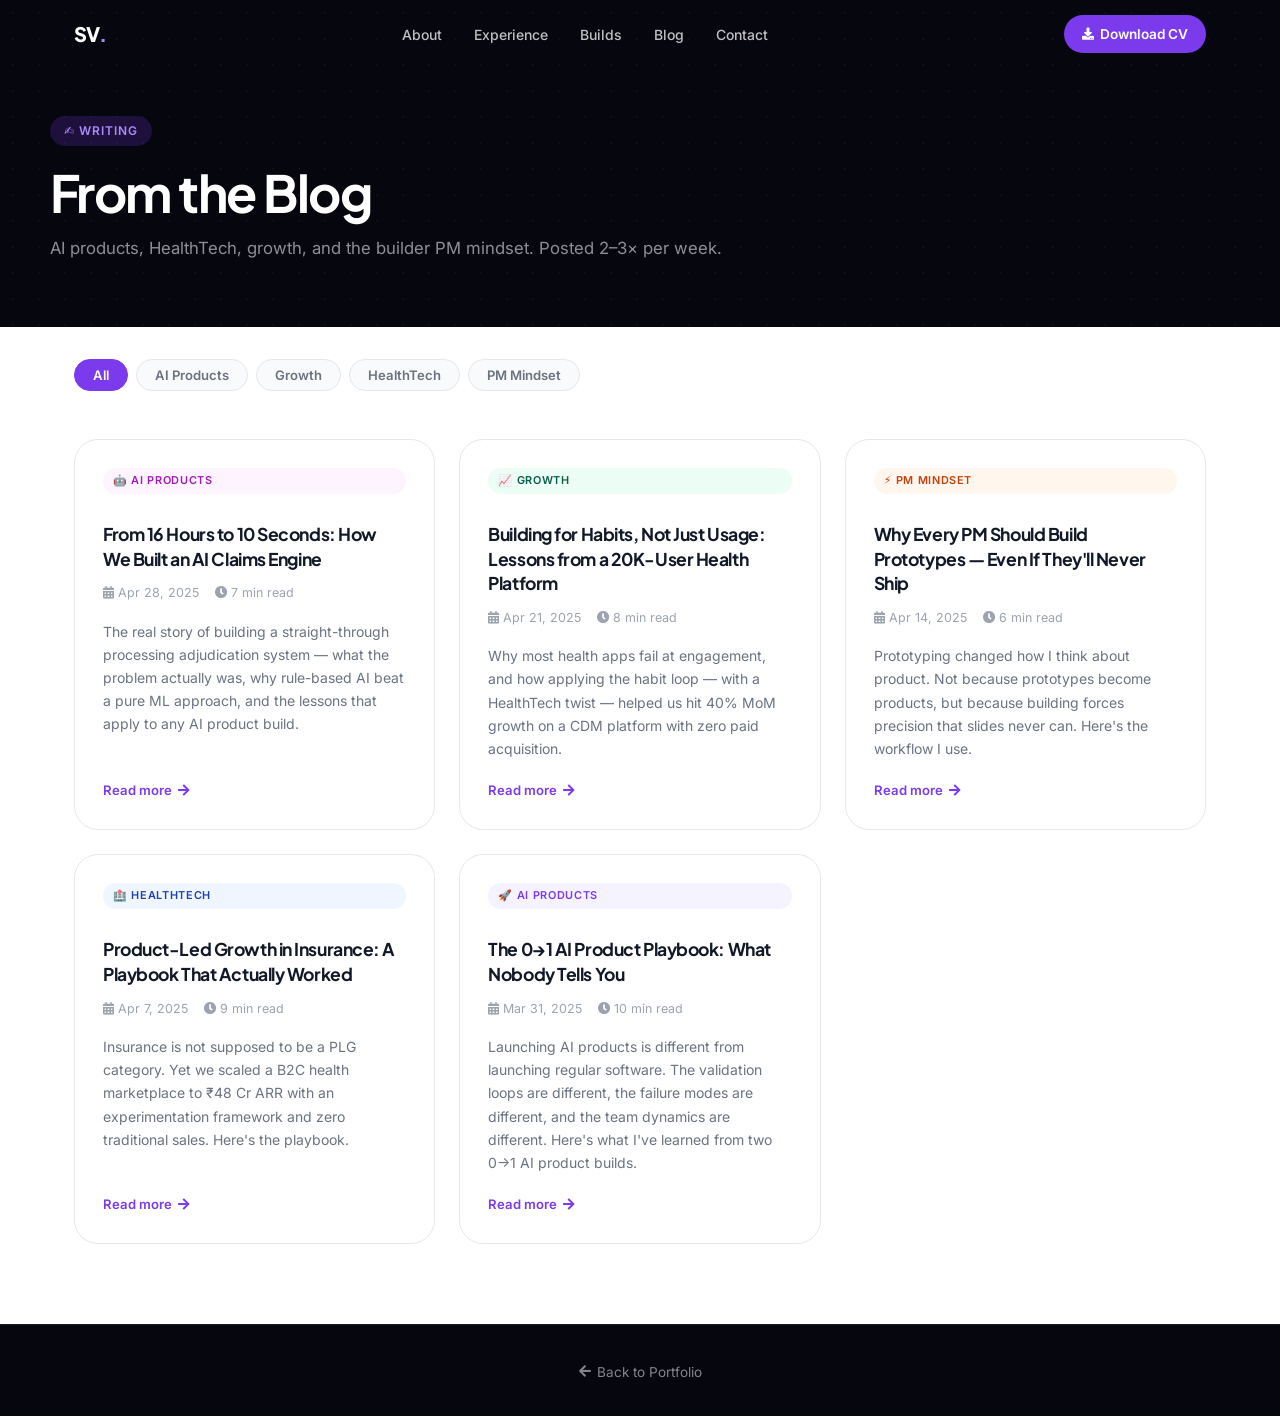
==== blog.html @ d8f03f18 "New UI and updated details" ====
<!DOCTYPE html>
<html lang="en">
<head>
  <meta charset="UTF-8">
  <meta name="viewport" content="width=device-width, initial-scale=1.0">
  <meta name="description" content="Sourav Verma's blog — writing on AI products, HealthTech, and the builder PM mindset.">
  <title>Blog — Sourav Verma</title>
  <link rel="preconnect" href="https://fonts.googleapis.com">
  <link href="https://fonts.googleapis.com/css2?family=Plus+Jakarta+Sans:wght@400;500;600;700;800&family=Inter:wght@400;500;600;700&display=swap" rel="stylesheet">
  <link rel="stylesheet" href="vendor/fontawesome-free/css/all.min.css">
  <link rel="stylesheet" href="css/main.css">
  <style>
    .blog-listing-card {
      border: 1px solid var(--c-border);
      border-radius: var(--r-xl);
      padding: 1.75rem;
      background: var(--c-bg);
      transition: box-shadow 0.2s, transform 0.2s, border-color 0.2s;
      display: flex;
      flex-direction: column;
    }
    .blog-listing-card:hover { box-shadow: var(--sh-l); transform: translateY(-4px); border-color: #c4b5fd; }
    .blog-listing-card h3 { font-size: 1.1rem; font-weight: 700; line-height: 1.4; margin: 0.75rem 0; }
    .blog-listing-card p  { font-size: 0.875rem; color: var(--c-muted); line-height: 1.65; flex-grow: 1; margin-bottom: 1.25rem; }
    .blog-listing-meta { display: flex; align-items: center; gap: 1rem; font-size: 0.78rem; color: var(--c-subtle); flex-wrap: wrap; margin-bottom: 1rem; }
    .blog-listing-meta span { display: inline-flex; align-items: center; gap: 4px; }
    .read-link { display: inline-flex; align-items: center; gap: 6px; font-size: 0.82rem; font-weight: 600; color: var(--c-primary); }
    .read-link:hover { text-decoration: underline; }
    .listing-grid-blog { grid-template-columns: repeat(3, 1fr); }
    @media(max-width:900px){ .listing-grid-blog { grid-template-columns: repeat(2,1fr); } }
    @media(max-width:580px){ .listing-grid-blog { grid-template-columns: 1fr; } }
  </style>
</head>
<body>

<!-- Nav -->
<nav class="site-nav scrolled" id="site-nav">
  <div class="nav-inner">
    <a href="index.html" class="nav-logo">SV<span>.</span></a>
    <ul class="nav-links">
      <li><a href="index.html#about">About</a></li>
      <li><a href="index.html#experience">Experience</a></li>
      <li><a href="index.html#builds">Builds</a></li>
      <li><a href="index.html#blog">Blog</a></li>
      <li><a href="index.html#contact">Contact</a></li>
    </ul>
    <div class="nav-right">
      <a href="resume.pdf" download class="btn-nav-cta"><i class="fas fa-download"></i> Download CV</a>
    </div>
    <button class="nav-hamburger"><i class="fas fa-bars"></i></button>
  </div>
</nav>
<div class="mobile-nav" id="mobile-nav">
  <a href="index.html#about">About</a>
  <a href="index.html#builds">Builds</a>
  <a href="index.html#contact">Contact</a>
</div>

<!-- Hero -->
<div class="listing-hero">
  <div class="listing-hero-inner">
    <div class="section-eyebrow" style="background:rgba(124,58,237,0.2);color:#a78bfa;margin-bottom:1rem">✍️ Writing</div>
    <h1 class="display-lg">From the Blog</h1>
    <p>AI products, HealthTech, growth, and the builder PM mindset. Posted 2–3× per week.</p>
  </div>
</div>

<!-- Filter Bar -->
<div class="listing-filter-bar">
  <button class="filter-tab active" data-filter="all">All</button>
  <button class="filter-tab" data-filter="ai">AI Products</button>
  <button class="filter-tab" data-filter="growth">Growth</button>
  <button class="filter-tab" data-filter="strategy">HealthTech</button>
  <button class="filter-tab" data-filter="mindset">PM Mindset</button>
</div>

<!-- Listing Grid -->
<div class="listing-grid listing-grid-blog" style="padding-bottom:5rem">

  <div class="blog-listing-card animate" data-tags="ai">
    <span class="blog-card-category cat-ai">🤖 AI Products</span>
    <h3>From 16 Hours to 10 Seconds: How We Built an AI Claims Engine</h3>
    <div class="blog-listing-meta">
      <span><i class="fas fa-calendar-alt"></i> Apr 28, 2025</span>
      <span><i class="fas fa-clock"></i> 7 min read</span>
    </div>
    <p>The real story of building a straight-through processing adjudication system — what the problem actually was, why rule-based AI beat a pure ML approach, and the lessons that apply to any AI product build.</p>
    <a href="blog/ai-claims-engine.html" class="read-link">Read more <i class="fas fa-arrow-right"></i></a>
  </div>

  <div class="blog-listing-card animate animate-delay-1" data-tags="growth">
    <span class="blog-card-category cat-growth">📈 Growth</span>
    <h3>Building for Habits, Not Just Usage: Lessons from a 20K-User Health Platform</h3>
    <div class="blog-listing-meta">
      <span><i class="fas fa-calendar-alt"></i> Apr 21, 2025</span>
      <span><i class="fas fa-clock"></i> 8 min read</span>
    </div>
    <p>Why most health apps fail at engagement, and how applying the habit loop — with a HealthTech twist — helped us hit 40% MoM growth on a CDM platform with zero paid acquisition.</p>
    <a href="blog/cdm-habits.html" class="read-link">Read more <i class="fas fa-arrow-right"></i></a>
  </div>

  <div class="blog-listing-card animate animate-delay-2" data-tags="mindset">
    <span class="blog-card-category cat-mindset">⚡ PM Mindset</span>
    <h3>Why Every PM Should Build Prototypes — Even If They'll Never Ship</h3>
    <div class="blog-listing-meta">
      <span><i class="fas fa-calendar-alt"></i> Apr 14, 2025</span>
      <span><i class="fas fa-clock"></i> 6 min read</span>
    </div>
    <p>Prototyping changed how I think about product. Not because prototypes become products, but because building forces precision that slides never can. Here's the workflow I use.</p>
    <a href="blog/pm-builder-mindset.html" class="read-link">Read more <i class="fas fa-arrow-right"></i></a>
  </div>

  <div class="blog-listing-card animate animate-delay-1" data-tags="strategy">
    <span class="blog-card-category cat-strategy">🏥 HealthTech</span>
    <h3>Product-Led Growth in Insurance: A Playbook That Actually Worked</h3>
    <div class="blog-listing-meta">
      <span><i class="fas fa-calendar-alt"></i> Apr 7, 2025</span>
      <span><i class="fas fa-clock"></i> 9 min read</span>
    </div>
    <p>Insurance is not supposed to be a PLG category. Yet we scaled a B2C health marketplace to ₹48 Cr ARR with an experimentation framework and zero traditional sales. Here's the playbook.</p>
    <a href="blog/plg-insurance.html" class="read-link">Read more <i class="fas fa-arrow-right"></i></a>
  </div>

  <div class="blog-listing-card animate animate-delay-2" data-tags="ai">
    <span class="blog-card-category cat-product">🚀 AI Products</span>
    <h3>The 0→1 AI Product Playbook: What Nobody Tells You</h3>
    <div class="blog-listing-meta">
      <span><i class="fas fa-calendar-alt"></i> Mar 31, 2025</span>
      <span><i class="fas fa-clock"></i> 10 min read</span>
    </div>
    <p>Launching AI products is different from launching regular software. The validation loops are different, the failure modes are different, and the team dynamics are different. Here's what I've learned from two 0→1 AI product builds.</p>
    <a href="blog/zero-to-one.html" class="read-link">Read more <i class="fas fa-arrow-right"></i></a>
  </div>

</div>

<!-- Footer -->
<footer style="background:var(--c-hero);padding:2rem 1.5rem;text-align:center;border-top:1px solid rgba(255,255,255,0.07)">
  <a href="index.html" style="color:rgba(255,255,255,0.5);font-size:0.85rem;display:inline-flex;align-items:center;gap:6px">
    <i class="fas fa-arrow-left"></i> Back to Portfolio
  </a>
</footer>

<script src="vendor/jquery/jquery.min.js"></script>
<script src="js/main.js"></script>
</body>
</html>
---- css/main.css ----
/* ==========================================================
   SOURAV VERMA — PORTFOLIO MAIN.CSS
   Design System: Thoughtful Builder
   Inspired by: plumhq.com freshness + PM precision
========================================================== */

/* ── 1. DESIGN TOKENS ── */
:root {
  --c-primary:       #7c3aed;
  --c-primary-l:     #a78bfa;
  --c-primary-d:     #5b21b6;
  --c-primary-sub:   #f5f3ff;
  --c-accent:        #f97316;
  --c-accent-sub:    #fff7ed;
  --c-accent-l:      #fed7aa;
  --c-green:         #10b981;
  --c-green-sub:     #ecfdf5;
  --c-blue:          #3b82f6;
  --c-blue-sub:      #eff6ff;
  --c-red:           #ef4444;

  --c-hero:          #06060f;
  --c-hero-2:        #0f0c1e;
  --c-dark:          #111827;
  --c-dark-2:        #1f2937;
  --c-dark-border:   rgba(255,255,255,0.1);

  --c-bg:            #ffffff;
  --c-bg-2:          #f9fafb;
  --c-bg-purple:     #f5f3ff;
  --c-bg-warm:       #fffbf7;
  --c-bg-slate:      #f8fafc;

  --c-text:          #111827;
  --c-text-2:        #374151;
  --c-muted:         #6b7280;
  --c-subtle:        #9ca3af;
  --c-border:        #e5e7eb;

  --f-display:       'Plus Jakarta Sans', system-ui, sans-serif;
  --f-body:          'Inter', system-ui, sans-serif;

  --r-s:    8px;
  --r-m:    12px;
  --r-l:    16px;
  --r-xl:   24px;
  --r-pill: 999px;

  --sh-s:  0 1px 4px rgba(0,0,0,0.07);
  --sh-m:  0 4px 16px rgba(0,0,0,0.08);
  --sh-l:  0 8px 32px rgba(0,0,0,0.12);
  --sh-xl: 0 20px 60px rgba(0,0,0,0.18);

  --nav-h:   68px;
  --max-w:   1180px;
  --sec-pad: 5.5rem;
}

/* ── 2. RESET ── */
*, *::before, *::after { box-sizing: border-box; margin: 0; padding: 0; }
html { scroll-behavior: smooth; }
body {
  font-family: var(--f-body);
  color: var(--c-text);
  background: var(--c-bg);
  line-height: 1.65;
  overflow-x: hidden;
  -webkit-font-smoothing: antialiased;
}
ul { list-style: none; }
a { color: inherit; text-decoration: none; }
img { display: block; max-width: 100%; }
button { cursor: pointer; font-family: inherit; border: none; background: none; }

/* ── 3. TYPOGRAPHY ── */
h1, h2, h3, h4, h5 {
  font-family: var(--f-display);
  font-weight: 700;
  line-height: 1.2;
  letter-spacing: -0.025em;
  color: var(--c-text);
}
.display-xl  { font-size: clamp(2.8rem, 6vw, 5rem);   letter-spacing: -0.04em; }
.display-lg  { font-size: clamp(2rem,  4vw, 3.25rem);  letter-spacing: -0.03em; }
.display-md  { font-size: clamp(1.5rem, 2.5vw, 2rem); }
.display-sm  { font-size: 1.25rem; }
.label-sm    { font-size: 0.75rem; font-weight: 600; letter-spacing: 0.12em; text-transform: uppercase; }
.label-xs    { font-size: 0.68rem; font-weight: 600; letter-spacing: 0.1em;  text-transform: uppercase; }
.body-lg     { font-size: 1.1rem; line-height: 1.75; }
.body-sm     { font-size: 0.875rem; }
.body-xs     { font-size: 0.8rem; }

.gradient-text {
  background: linear-gradient(135deg, #fff 30%, var(--c-primary-l) 100%);
  -webkit-background-clip: text;
  -webkit-text-fill-color: transparent;
  background-clip: text;
}
.gradient-text-warm {
  background: linear-gradient(135deg, var(--c-primary) 0%, var(--c-accent) 100%);
  -webkit-background-clip: text;
  -webkit-text-fill-color: transparent;
  background-clip: text;
}

/* ── 4. LAYOUT UTILITIES ── */
.container {
  max-width: var(--max-w);
  margin: 0 auto;
  padding: 0 1.5rem;
}
.section-pad  { padding: var(--sec-pad) 0; }
.section-pad-sm { padding: 3.5rem 0; }
.grid-2  { display: grid; grid-template-columns: repeat(2, 1fr); gap: 1.5rem; }
.grid-3  { display: grid; grid-template-columns: repeat(3, 1fr); gap: 1.5rem; }
.grid-4  { display: grid; grid-template-columns: repeat(4, 1fr); gap: 1.25rem; }
.flex    { display: flex; }
.flex-col { display: flex; flex-direction: column; }
.items-center { align-items: center; }
.justify-between { justify-content: space-between; }
.gap-1   { gap: 0.5rem; }
.gap-2   { gap: 1rem; }
.gap-3   { gap: 1.5rem; }
.gap-4   { gap: 2rem; }

/* section intro label pattern */
.section-eyebrow {
  display: inline-flex;
  align-items: center;
  gap: 8px;
  background: var(--c-primary-sub);
  color: var(--c-primary);
  padding: 5px 14px;
  border-radius: var(--r-pill);
  font-size: 0.75rem;
  font-weight: 600;
  letter-spacing: 0.08em;
  text-transform: uppercase;
  margin-bottom: 1rem;
}
.section-eyebrow.accent {
  background: var(--c-accent-sub);
  color: var(--c-accent);
}
.section-eyebrow.green {
  background: var(--c-green-sub);
  color: var(--c-green);
}

/* ── 5. NAV ── */
.site-nav {
  position: fixed;
  top: 0; left: 0; right: 0;
  z-index: 1000;
  height: var(--nav-h);
  display: flex;
  align-items: center;
  transition: background 0.3s ease, box-shadow 0.3s ease, backdrop-filter 0.3s ease;
}
.site-nav.scrolled {
  background: rgba(6, 6, 15, 0.85);
  backdrop-filter: blur(16px);
  -webkit-backdrop-filter: blur(16px);
  box-shadow: 0 1px 0 rgba(255,255,255,0.07);
}
.site-nav .nav-inner {
  display: flex;
  align-items: center;
  justify-content: space-between;
  width: 100%;
  max-width: var(--max-w);
  margin: 0 auto;
  padding: 0 1.5rem;
}
.nav-logo {
  font-family: var(--f-display);
  font-size: 1.25rem;
  font-weight: 800;
  color: #fff;
  letter-spacing: -0.03em;
  flex-shrink: 0;
}
.nav-logo span { color: var(--c-primary-l); }
.nav-links {
  display: flex;
  align-items: center;
  gap: 0.25rem;
}
.nav-links a {
  padding: 6px 14px;
  font-size: 0.875rem;
  font-weight: 500;
  color: rgba(255,255,255,0.75);
  border-radius: var(--r-pill);
  transition: color 0.2s, background 0.2s;
}
.nav-links a:hover { color: #fff; background: rgba(255,255,255,0.1); }
.nav-right { display: flex; align-items: center; gap: 0.75rem; }
.btn-nav-cta {
  display: inline-flex;
  align-items: center;
  gap: 6px;
  padding: 8px 18px;
  background: var(--c-primary);
  color: #fff;
  border-radius: var(--r-pill);
  font-size: 0.85rem;
  font-weight: 600;
  transition: background 0.2s, transform 0.15s;
}
.btn-nav-cta:hover { background: var(--c-primary-d); transform: translateY(-1px); color: #fff; }
.btn-nav-cta i { font-size: 0.75rem; }

/* hamburger */
.nav-hamburger {
  display: none;
  flex-direction: column;
  gap: 5px;
  padding: 6px;
  background: rgba(255,255,255,0.1);
  border-radius: var(--r-s);
  color: #fff;
  font-size: 1.2rem;
}
.mobile-nav {
  display: none;
  position: fixed;
  top: var(--nav-h);
  left: 0; right: 0;
  background: rgba(6, 6, 15, 0.97);
  backdrop-filter: blur(20px);
  padding: 1.5rem;
  z-index: 999;
  flex-direction: column;
  gap: 0.5rem;
  border-bottom: 1px solid rgba(255,255,255,0.08);
}
.mobile-nav.open { display: flex; }
.mobile-nav a {
  padding: 12px 16px;
  color: rgba(255,255,255,0.8);
  font-size: 1rem;
  font-weight: 500;
  border-radius: var(--r-m);
  transition: background 0.2s, color 0.2s;
}
.mobile-nav a:hover { color: #fff; background: rgba(255,255,255,0.1); }

/* ── 6. HERO ── */
.hero-section {
  min-height: 100vh;
  background: var(--c-hero);
  display: flex;
  align-items: center;
  position: relative;
  overflow: hidden;
  padding-top: var(--nav-h);
}
/* Blob decorations */
.hero-blob {
  position: absolute;
  border-radius: 50%;
  filter: blur(80px);
  pointer-events: none;
  will-change: transform;
}
.blob-1 {
  width: 500px; height: 500px;
  background: radial-gradient(circle, rgba(124,58,237,0.35) 0%, transparent 70%);
  top: -10%; left: -5%;
  animation: blob-float-1 10s ease-in-out infinite;
}
.blob-2 {
  width: 400px; height: 400px;
  background: radial-gradient(circle, rgba(249,115,22,0.2) 0%, transparent 70%);
  bottom: 10%; right: 0%;
  animation: blob-float-2 12s ease-in-out infinite;
}
.blob-3 {
  width: 300px; height: 300px;
  background: radial-gradient(circle, rgba(167,139,250,0.2) 0%, transparent 70%);
  top: 50%; left: 40%;
  animation: blob-float-3 8s ease-in-out infinite;
}
@keyframes blob-float-1 {
  0%,100% { transform: translate(0,0) scale(1); }
  40%     { transform: translate(40px,-30px) scale(1.08); }
  70%     { transform: translate(-20px,20px) scale(0.95); }
}
@keyframes blob-float-2 {
  0%,100% { transform: translate(0,0) scale(1); }
  35%     { transform: translate(-35px,25px) scale(1.06); }
  65%     { transform: translate(20px,-15px) scale(0.97); }
}
@keyframes blob-float-3 {
  0%,100% { transform: translate(0,0) scale(1); }
  50%     { transform: translate(20px,-25px) scale(1.04); }
}
/* dot grid overlay */
.hero-section::before {
  content: '';
  position: absolute;
  inset: 0;
  background-image: radial-gradient(circle, rgba(255,255,255,0.04) 1px, transparent 1px);
  background-size: 28px 28px;
  pointer-events: none;
}

.hero-inner {
  position: relative;
  z-index: 1;
  max-width: var(--max-w);
  margin: 0 auto;
  padding: 4rem 1.5rem 5rem;
  display: grid;
  grid-template-columns: 1fr auto;
  gap: 3rem;
  align-items: center;
}
.hero-content { max-width: 680px; }

.hero-eyebrow {
  display: inline-flex;
  align-items: center;
  gap: 8px;
  padding: 6px 14px;
  background: rgba(124,58,237,0.18);
  border: 1px solid rgba(167,139,250,0.25);
  border-radius: var(--r-pill);
  color: var(--c-primary-l);
  font-size: 0.75rem;
  font-weight: 600;
  letter-spacing: 0.1em;
  text-transform: uppercase;
  margin-bottom: 1.5rem;
}
.hero-eyebrow .live-dot {
  width: 7px; height: 7px;
  background: #22c55e;
  border-radius: 50%;
  animation: pulse-green 2s ease-in-out infinite;
}
@keyframes pulse-green {
  0%,100% { opacity: 1; box-shadow: 0 0 0 0 rgba(34,197,94,0.4); }
  50%     { opacity: 0.7; box-shadow: 0 0 0 5px rgba(34,197,94,0); }
}

.hero-name {
  font-size: clamp(3rem, 7vw, 5.5rem);
  font-weight: 800;
  letter-spacing: -0.04em;
  line-height: 1.0;
  color: #fff;
  margin-bottom: 0.75rem;
}
.hero-name .accent { color: var(--c-primary-l); }

.hero-roles {
  display: flex;
  flex-wrap: wrap;
  gap: 8px;
  margin-bottom: 1.75rem;
}
.hero-role-pill {
  padding: 5px 14px;
  background: rgba(255,255,255,0.07);
  border: 1px solid rgba(255,255,255,0.12);
  border-radius: var(--r-pill);
  color: rgba(255,255,255,0.75);
  font-size: 0.82rem;
  font-weight: 500;
}

.hero-bio {
  color: rgba(255,255,255,0.65);
  font-size: 1.05rem;
  line-height: 1.75;
  max-width: 580px;
  margin-bottom: 2.25rem;
}
.hero-bio strong { color: rgba(255,255,255,0.9); }

/* Metric cards */
.metric-row {
  display: flex;
  flex-wrap: wrap;
  gap: 10px;
  margin-bottom: 2.5rem;
}
.metric-card {
  background: rgba(255,255,255,0.055);
  border: 1px solid rgba(255,255,255,0.1);
  border-radius: var(--r-l);
  padding: 0.9rem 1.2rem;
  min-width: 110px;
  transition: background 0.2s, border-color 0.2s, transform 0.2s;
}
.metric-card:hover {
  background: rgba(124,58,237,0.15);
  border-color: rgba(167,139,250,0.3);
  transform: translateY(-2px);
}
.metric-val {
  font-family: var(--f-display);
  font-size: 1.7rem;
  font-weight: 800;
  color: var(--c-primary-l);
  line-height: 1;
  margin-bottom: 3px;
}
.metric-lbl {
  font-size: 0.62rem;
  text-transform: uppercase;
  letter-spacing: 0.1em;
  color: rgba(255,255,255,0.4);
  line-height: 1.4;
}

/* CTA row */
.hero-ctas {
  display: flex;
  flex-wrap: wrap;
  gap: 12px;
  align-items: center;
}
.btn-primary {
  display: inline-flex;
  align-items: center;
  gap: 8px;
  padding: 12px 24px;
  background: var(--c-primary);
  color: #fff;
  border-radius: var(--r-pill);
  font-size: 0.95rem;
  font-weight: 600;
  transition: background 0.2s, transform 0.15s, box-shadow 0.2s;
  box-shadow: 0 4px 20px rgba(124,58,237,0.4);
}
.btn-primary:hover {
  background: var(--c-primary-d);
  transform: translateY(-2px);
  box-shadow: 0 8px 30px rgba(124,58,237,0.5);
  color: #fff;
}
.btn-outline-light {
  display: inline-flex;
  align-items: center;
  gap: 8px;
  padding: 12px 24px;
  border: 1.5px solid rgba(255,255,255,0.25);
  color: rgba(255,255,255,0.85);
  border-radius: var(--r-pill);
  font-size: 0.95rem;
  font-weight: 500;
  transition: border-color 0.2s, background 0.2s, color 0.2s, transform 0.15s;
}
.btn-outline-light:hover {
  border-color: rgba(255,255,255,0.6);
  background: rgba(255,255,255,0.07);
  color: #fff;
  transform: translateY(-2px);
}

/* Hero social icons */
.hero-socials {
  display: flex;
  gap: 10px;
  margin-top: 2rem;
}
.hero-social-icon {
  width: 40px; height: 40px;
  display: flex; align-items: center; justify-content: center;
  background: rgba(255,255,255,0.07);
  border: 1px solid rgba(255,255,255,0.12);
  border-radius: var(--r-s);
  color: rgba(255,255,255,0.6);
  font-size: 0.9rem;
  transition: background 0.2s, color 0.2s, border-color 0.2s, transform 0.15s;
}
.hero-social-icon:hover {
  background: var(--c-primary);
  border-color: var(--c-primary);
  color: #fff;
  transform: translateY(-2px);
}

/* Hero profile card */
.hero-profile-card {
  flex-shrink: 0;
  display: flex;
  flex-direction: column;
  align-items: center;
  gap: 1rem;
}
.hero-avatar-frame {
  position: relative;
  width: 180px; height: 180px;
}
.hero-avatar-frame img {
  width: 100%; height: 100%;
  object-fit: cover;
  border-radius: var(--r-xl);
  border: 3px solid rgba(167,139,250,0.3);
}
.hero-avatar-ring {
  position: absolute;
  inset: -8px;
  border-radius: calc(var(--r-xl) + 8px);
  border: 2px solid transparent;
  background: linear-gradient(135deg, var(--c-primary), var(--c-accent)) border-box;
  -webkit-mask: linear-gradient(#fff 0 0) padding-box, linear-gradient(#fff 0 0);
  -webkit-mask-composite: destination-out;
  mask-composite: exclude;
  animation: ring-spin 6s linear infinite;
}
@keyframes ring-spin {
  from { transform: rotate(0deg); }
  to   { transform: rotate(360deg); }
}
.hero-status-badge {
  display: inline-flex;
  align-items: center;
  gap: 6px;
  padding: 6px 14px;
  background: rgba(16,185,129,0.15);
  border: 1px solid rgba(16,185,129,0.25);
  border-radius: var(--r-pill);
  color: #6ee7b7;
  font-size: 0.72rem;
  font-weight: 600;
  letter-spacing: 0.08em;
  text-transform: uppercase;
}

/* Scroll hint */
.scroll-hint {
  position: absolute;
  bottom: 2.5rem;
  left: 50%;
  transform: translateX(-50%);
  color: rgba(255,255,255,0.25);
  font-size: 0.68rem;
  letter-spacing: 0.15em;
  text-transform: uppercase;
  display: flex;
  flex-direction: column;
  align-items: center;
  gap: 8px;
  animation: scroll-bounce 2s ease-in-out infinite;
}
.scroll-hint i { font-size: 1rem; }
@keyframes scroll-bounce {
  0%,100% { transform: translateX(-50%) translateY(0); opacity: 0.4; }
  50%     { transform: translateX(-50%) translateY(6px); opacity: 0.7; }
}

/* ── 7. MARQUEE STRIP ── */
.marquee-strip {
  background: var(--c-primary-d);
  background: linear-gradient(90deg, var(--c-primary-d), var(--c-primary));
  padding: 0.75rem 0;
  overflow: hidden;
  white-space: nowrap;
}
.marquee-inner {
  display: inline-flex;
  align-items: center;
  gap: 0;
  animation: marquee-run 28s linear infinite;
}
.marquee-item {
  display: inline-flex;
  align-items: center;
  gap: 8px;
  color: rgba(255,255,255,0.85);
  font-size: 0.78rem;
  font-weight: 500;
  padding: 0 2rem;
}
.marquee-item .dot {
  width: 5px; height: 5px;
  background: rgba(255,255,255,0.4);
  border-radius: 50%;
  flex-shrink: 0;
}
.marquee-item span { color: rgba(255,255,255,0.5); }
@keyframes marquee-run {
  from { transform: translateX(0); }
  to   { transform: translateX(-50%); }
}

/* ── 8. ABOUT / CURRENTLY BUILDING ── */
.about-section { background: var(--c-bg); }
.about-grid {
  display: grid;
  grid-template-columns: 380px 1fr;
  gap: 4rem;
  align-items: start;
}
.about-card {
  background: var(--c-bg-purple);
  border: 1px solid #ddd6fe;
  border-radius: var(--r-xl);
  padding: 2rem;
  text-align: center;
  position: sticky;
  top: calc(var(--nav-h) + 1.5rem);
}
.about-photo {
  width: 120px; height: 120px;
  border-radius: var(--r-l);
  object-fit: cover;
  margin: 0 auto 1.25rem;
  border: 3px solid #c4b5fd;
}
.about-name {
  font-size: 1.2rem;
  font-weight: 700;
  margin-bottom: 4px;
}
.about-title-text {
  color: var(--c-primary);
  font-size: 0.82rem;
  font-weight: 600;
}
.about-meta {
  margin-top: 1rem;
  display: flex;
  flex-direction: column;
  gap: 8px;
}
.about-meta-item {
  display: flex;
  align-items: center;
  gap: 8px;
  font-size: 0.82rem;
  color: var(--c-text-2);
}
.about-meta-item i { color: var(--c-primary); width: 14px; }
.about-links {
  margin-top: 1.5rem;
  display: flex;
  flex-direction: column;
  gap: 8px;
}
.about-link-btn {
  display: flex;
  align-items: center;
  justify-content: center;
  gap: 8px;
  padding: 9px 16px;
  border-radius: var(--r-m);
  font-size: 0.82rem;
  font-weight: 600;
  transition: all 0.2s;
}
.about-link-btn.primary {
  background: var(--c-primary);
  color: #fff;
}
.about-link-btn.primary:hover { background: var(--c-primary-d); color: #fff; }
.about-link-btn.ghost {
  background: rgba(124,58,237,0.08);
  color: var(--c-primary);
  border: 1px solid #ddd6fe;
}
.about-link-btn.ghost:hover { background: rgba(124,58,237,0.14); }

.about-content h2 { margin-bottom: 1.25rem; }
.about-content p { color: var(--c-text-2); line-height: 1.8; margin-bottom: 1rem; }
.about-content p:last-child { margin-bottom: 0; }
.about-content strong { color: var(--c-text); }

.currently-building {
  margin-top: 2.5rem;
  padding-top: 2.5rem;
  border-top: 1px solid var(--c-border);
}
.currently-building h3 {
  font-size: 1.1rem;
  margin-bottom: 1.25rem;
  display: flex;
  align-items: center;
  gap: 8px;
}
.building-cards {
  display: grid;
  grid-template-columns: repeat(2, 1fr);
  gap: 1rem;
}
.building-card {
  padding: 1.1rem 1.25rem;
  border: 1px solid var(--c-border);
  border-radius: var(--r-l);
  background: var(--c-bg-slate);
  transition: border-color 0.2s, transform 0.2s;
}
.building-card:hover { border-color: #c4b5fd; transform: translateY(-2px); }
.building-card-icon { font-size: 1.5rem; margin-bottom: 8px; }
.building-card-title {
  font-size: 0.875rem;
  font-weight: 700;
  margin-bottom: 4px;
}
.building-card-desc {
  font-size: 0.78rem;
  color: var(--c-muted);
  line-height: 1.5;
}
.building-card-status {
  display: inline-flex;
  align-items: center;
  gap: 5px;
  margin-top: 8px;
  padding: 3px 8px;
  border-radius: var(--r-pill);
  font-size: 0.65rem;
  font-weight: 600;
  text-transform: uppercase;
  letter-spacing: 0.05em;
}
.status-active { background: var(--c-green-sub); color: var(--c-green); }
.status-new    { background: var(--c-blue-sub); color: var(--c-blue); }
.status-soon   { background: var(--c-accent-sub); color: var(--c-accent); }

/* ── 9. EXPERIENCE ── */
.exp-section { background: var(--c-bg-purple); }
.timeline {
  position: relative;
  padding-left: 2.5rem;
}
.timeline::before {
  content: '';
  position: absolute;
  left: 10px;
  top: 0; bottom: 0;
  width: 2px;
  background: linear-gradient(to bottom, var(--c-primary), var(--c-primary-l), transparent);
}
.timeline-item {
  position: relative;
  margin-bottom: 3rem;
}
.timeline-item::before {
  content: '';
  position: absolute;
  left: -2rem;
  top: 6px;
  width: 12px; height: 12px;
  background: var(--c-primary);
  border: 3px solid var(--c-bg-purple);
  border-radius: 50%;
  box-shadow: 0 0 0 3px var(--c-primary-l);
}
.timeline-item:first-child::before { background: var(--c-accent); box-shadow: 0 0 0 3px var(--c-accent-l); }

.exp-card {
  background: var(--c-bg);
  border: 1px solid var(--c-border);
  border-radius: var(--r-xl);
  padding: 1.75rem 2rem;
  box-shadow: var(--sh-s);
  transition: box-shadow 0.2s, transform 0.2s;
}
.exp-card:hover { box-shadow: var(--sh-m); transform: translateY(-2px); }

.exp-header {
  display: flex;
  align-items: flex-start;
  justify-content: space-between;
  gap: 1rem;
  margin-bottom: 0.5rem;
}
.exp-role {
  font-size: 1.1rem;
  font-weight: 700;
  color: var(--c-text);
  margin-bottom: 3px;
}
.exp-company {
  font-size: 0.875rem;
  font-weight: 600;
  color: var(--c-primary);
}
.exp-period {
  font-size: 0.78rem;
  color: var(--c-muted);
  font-weight: 500;
  white-space: nowrap;
  background: var(--c-bg-2);
  padding: 4px 10px;
  border-radius: var(--r-pill);
  border: 1px solid var(--c-border);
  flex-shrink: 0;
}
.exp-desc {
  font-size: 0.9rem;
  color: var(--c-text-2);
  margin: 0.75rem 0;
  line-height: 1.7;
}
.exp-bullets {
  display: flex;
  flex-direction: column;
  gap: 0.6rem;
  margin-top: 1rem;
}
.exp-bullet {
  display: flex;
  align-items: flex-start;
  gap: 10px;
  font-size: 0.875rem;
  color: var(--c-text-2);
  line-height: 1.6;
}
.bullet-icon {
  width: 20px; height: 20px;
  background: var(--c-primary-sub);
  border-radius: 50%;
  display: flex; align-items: center; justify-content: center;
  flex-shrink: 0;
  margin-top: 2px;
  font-size: 0.6rem;
  color: var(--c-primary);
}
.exp-bullet strong { color: var(--c-text); }
.exp-bullet .impact-num {
  font-weight: 700;
  color: var(--c-primary);
  font-family: var(--f-display);
}

/* ── 10. PRODUCTS & BUILDS ── */
.builds-section { background: var(--c-bg); }
.filter-tabs {
  display: flex;
  flex-wrap: wrap;
  gap: 8px;
  margin-bottom: 2rem;
}
.filter-tab {
  padding: 7px 18px;
  border-radius: var(--r-pill);
  border: 1.5px solid var(--c-border);
  font-size: 0.82rem;
  font-weight: 600;
  color: var(--c-muted);
  background: var(--c-bg-2);
  transition: all 0.2s;
}
.filter-tab:hover { border-color: var(--c-primary-l); color: var(--c-primary); }
.filter-tab.active {
  background: var(--c-primary);
  border-color: var(--c-primary);
  color: #fff;
}

.builds-grid {
  display: grid;
  grid-template-columns: repeat(3, 1fr);
  gap: 1.25rem;
}
.build-card {
  border: 1px solid var(--c-border);
  border-radius: var(--r-xl);
  padding: 1.5rem;
  background: var(--c-bg);
  display: flex;
  flex-direction: column;
  transition: box-shadow 0.2s, transform 0.2s, border-color 0.2s;
}
.build-card:hover {
  box-shadow: var(--sh-l);
  transform: translateY(-4px);
  border-color: #c4b5fd;
}
.build-card.featured {
  grid-column: span 2;
  background: linear-gradient(135deg, #faf5ff 0%, #ede9fe 100%);
  border-color: #c4b5fd;
}
.build-card-emoji { font-size: 2rem; margin-bottom: 0.75rem; }
.build-card-title {
  font-size: 1rem;
  font-weight: 700;
  margin-bottom: 6px;
  color: var(--c-text);
}
.build-card-subtitle {
  font-size: 0.78rem;
  font-weight: 600;
  color: var(--c-muted);
  margin-bottom: 0.75rem;
  text-transform: uppercase;
  letter-spacing: 0.05em;
}
.build-tags {
  display: flex;
  flex-wrap: wrap;
  gap: 5px;
  margin-bottom: 0.85rem;
}
.build-tag {
  padding: 3px 10px;
  border-radius: var(--r-pill);
  font-size: 0.65rem;
  font-weight: 600;
  text-transform: uppercase;
  letter-spacing: 0.04em;
}
.tag-proto   { background: var(--c-blue-sub);   color: var(--c-blue); }
.tag-case    { background: var(--c-primary-sub); color: var(--c-primary); }
.tag-new     { background: var(--c-green-sub);   color: var(--c-green); }
.tag-campaign{ background: var(--c-accent-sub);  color: var(--c-accent); }
.tag-ai      { background: #fdf4ff; color: #a21caf; }

.build-desc {
  font-size: 0.85rem;
  color: var(--c-text-2);
  line-height: 1.65;
  flex-grow: 1;
  margin-bottom: 1rem;
}
.build-outcome {
  background: var(--c-green-sub);
  border-left: 3px solid var(--c-green);
  border-radius: 0 var(--r-s) var(--r-s) 0;
  padding: 8px 12px;
  font-size: 0.78rem;
  font-weight: 600;
  color: #065f46;
  margin-bottom: 1rem;
}
.build-outcome.expected {
  background: var(--c-blue-sub);
  border-color: var(--c-blue);
  color: #1e40af;
}
.build-links {
  display: flex;
  flex-wrap: wrap;
  gap: 8px;
  margin-top: auto;
}
.build-link {
  display: inline-flex;
  align-items: center;
  gap: 5px;
  padding: 6px 14px;
  border-radius: var(--r-m);
  font-size: 0.77rem;
  font-weight: 600;
  transition: all 0.15s;
}
.build-link.live {
  background: var(--c-primary-sub);
  color: var(--c-primary);
  border: 1px solid #ddd6fe;
}
.build-link.live:hover { background: #ede9fe; border-color: var(--c-primary-l); }
.build-link.notion {
  background: var(--c-bg-2);
  color: var(--c-text-2);
  border: 1px solid var(--c-border);
}
.build-link.notion:hover { background: var(--c-bg-slate); border-color: var(--c-border-strong); }

/* ── 11. CAMPAIGN SHOWCASE ── */
.campaign-section {
  background: var(--c-dark);
  position: relative;
  overflow: hidden;
}
.campaign-section::before {
  content: '';
  position: absolute;
  inset: 0;
  background-image: radial-gradient(circle, rgba(255,255,255,0.02) 1px, transparent 1px);
  background-size: 24px 24px;
}
.campaign-section .section-eyebrow { background: rgba(124,58,237,0.2); color: var(--c-primary-l); }
.campaign-section h2,
.campaign-section p { color: #fff; }
.campaign-section > .container > p { color: rgba(255,255,255,0.6); }

.campaign-layout {
  display: grid;
  grid-template-columns: 1fr 360px;
  gap: 3rem;
  align-items: center;
  position: relative;
  z-index: 1;
}
.campaign-tabs-list {
  display: flex;
  flex-direction: column;
  gap: 10px;
}
.campaign-tab {
  display: flex;
  align-items: flex-start;
  gap: 1rem;
  padding: 1.1rem 1.25rem;
  border-radius: var(--r-l);
  border: 1.5px solid rgba(255,255,255,0.08);
  background: rgba(255,255,255,0.04);
  text-align: left;
  transition: all 0.2s;
}
.campaign-tab:hover { background: rgba(255,255,255,0.07); border-color: rgba(255,255,255,0.15); }
.campaign-tab.active {
  background: rgba(124,58,237,0.2);
  border-color: rgba(167,139,250,0.4);
}
.tab-emoji { font-size: 1.6rem; flex-shrink: 0; }
.tab-label {
  font-size: 0.95rem;
  font-weight: 700;
  color: rgba(255,255,255,0.9);
  margin-bottom: 3px;
}
.tab-sublabel {
  font-size: 0.78rem;
  color: rgba(255,255,255,0.45);
}
.campaign-tab.active .tab-label { color: #fff; }
.campaign-tab.active .tab-sublabel { color: rgba(255,255,255,0.6); }

/* Phone mockup */
.phone-mockup {
  width: 280px;
  height: 570px;
  background: #1a1a2e;
  border-radius: 44px;
  border: 8px solid #2a2a3e;
  box-shadow: 0 24px 70px rgba(0,0,0,0.6), inset 0 0 0 1px rgba(255,255,255,0.05);
  overflow: hidden;
  position: relative;
  margin: 0 auto;
}
.phone-notch {
  position: absolute;
  top: 0;
  left: 50%;
  transform: translateX(-50%);
  width: 100px; height: 24px;
  background: #2a2a3e;
  border-radius: 0 0 16px 16px;
  z-index: 5;
}
.phone-screen {
  width: 100%; height: 100%;
  overflow: hidden;
  position: relative;
}
.campaign-preview {
  position: absolute;
  inset: 0;
  opacity: 0;
  transform: translateY(8px);
  transition: opacity 0.35s ease, transform 0.35s ease;
  overflow-y: auto;
  scrollbar-width: none;
}
.campaign-preview::-webkit-scrollbar { display: none; }
.campaign-preview.active { opacity: 1; transform: translateY(0); }

/* Campaign preview inner styles */
.cp-header {
  padding: 28px 16px 16px;
  font-size: 0.68rem;
  font-weight: 600;
  text-transform: uppercase;
  letter-spacing: 0.1em;
  text-align: center;
}
.cp-banner {
  margin: 0 12px 12px;
  border-radius: 10px;
  padding: 14px;
}
.cp-banner-title {
  font-size: 0.9rem;
  font-weight: 700;
  margin-bottom: 4px;
  color: #fff;
}
.cp-banner-sub { font-size: 0.72rem; color: rgba(255,255,255,0.7); }

.cp-products { padding: 0 12px 12px; display: flex; flex-direction: column; gap: 8px; }
.cp-product-row {
  background: rgba(255,255,255,0.08);
  border-radius: 8px;
  padding: 10px 12px;
  display: flex;
  align-items: center;
  gap: 10px;
}
.cp-product-icon { font-size: 1.2rem; }
.cp-product-name { font-size: 0.75rem; font-weight: 600; color: #fff; }
.cp-product-sub  { font-size: 0.65rem; color: rgba(255,255,255,0.5); }
.cp-cta {
  margin: 0 12px 16px;
  padding: 12px;
  border-radius: 10px;
  text-align: center;
  font-size: 0.82rem;
  font-weight: 700;
  color: #fff;
  cursor: pointer;
}

/* Supplement preview */
.cp-supp { background: linear-gradient(160deg, #1a2e1a 0%, #0f1f1f 100%); }
.cp-supp .cp-header { color: #6ee7b7; background: rgba(16,185,129,0.1); }
.cp-supp .cp-banner { background: linear-gradient(135deg, #065f46, #047857); }
.cp-supp .cp-cta    { background: linear-gradient(135deg, #10b981, #059669); }

/* AHC preview */
.cp-ahc { background: linear-gradient(160deg, #1a1a2e 0%, #0f0f1f 100%); }
.cp-ahc .cp-header { color: #93c5fd; background: rgba(59,130,246,0.1); }
.cp-ahc .cp-banner { background: linear-gradient(135deg, #1d4ed8, #2563eb); }
.cp-ahc .cp-cta    { background: linear-gradient(135deg, #3b82f6, #2563eb); }

/* CDM preview */
.cp-cdm { background: linear-gradient(160deg, #1e1a2e 0%, #120f1f 100%); }
.cp-cdm .cp-header { color: #c4b5fd; background: rgba(124,58,237,0.1); }
.cp-cdm .cp-banner { background: linear-gradient(135deg, #5b21b6, #7c3aed); }
.cp-cdm .cp-cta    { background: linear-gradient(135deg, #7c3aed, #6d28d9); }

/* Freebies preview */
.cp-free { background: linear-gradient(160deg, #2a1a0e 0%, #1f1208 100%); }
.cp-free .cp-header { color: #fed7aa; background: rgba(249,115,22,0.1); }
.cp-free .cp-banner { background: linear-gradient(135deg, #c2410c, #ea580c); }
.cp-free .cp-cta    { background: linear-gradient(135deg, #f97316, #ea580c); }

/* ── 12. SKILLS ── */
.skills-section { background: var(--c-bg-warm); }
.skill-groups {
  display: grid;
  grid-template-columns: repeat(2, 1fr);
  gap: 2rem;
}
.skill-group-card {
  background: var(--c-bg);
  border: 1px solid var(--c-border);
  border-radius: var(--r-xl);
  padding: 1.5rem;
  transition: box-shadow 0.2s;
}
.skill-group-card:hover { box-shadow: var(--sh-m); }
.skill-group-header {
  display: flex;
  align-items: center;
  gap: 10px;
  margin-bottom: 1rem;
  padding-bottom: 0.75rem;
  border-bottom: 1px solid var(--c-border);
}
.skill-group-icon { font-size: 1.25rem; }
.skill-group-name {
  font-size: 0.875rem;
  font-weight: 700;
  color: var(--c-text);
}
.skill-pill-list {
  display: flex;
  flex-wrap: wrap;
  gap: 6px;
}
.skill-pill {
  padding: 4px 12px;
  border-radius: var(--r-pill);
  font-size: 0.78rem;
  font-weight: 500;
  background: var(--c-bg-2);
  color: var(--c-text-2);
  border: 1px solid var(--c-border);
  transition: background 0.15s, border-color 0.15s, color 0.15s;
  cursor: default;
}
.skill-pill:hover { background: var(--c-primary-sub); border-color: #c4b5fd; color: var(--c-primary); }
.skill-pill.ai     { background: #fdf4ff; border-color: #e9d5ff; color: #a21caf; }
.skill-pill.domain { background: var(--c-green-sub); border-color: #a7f3d0; color: #065f46; }

/* ── 13. BLOG CAROUSEL ── */
.blog-section { background: var(--c-bg-slate); }
.blog-section h2 { margin-bottom: 0.5rem; }
.blog-section .section-sub {
  color: var(--c-muted);
  margin-bottom: 2rem;
}
.carousel-outer {
  position: relative;
}
.carousel-track {
  display: flex;
  gap: 1.25rem;
  overflow-x: auto;
  scroll-snap-type: x mandatory;
  scroll-behavior: smooth;
  scrollbar-width: none;
  padding-bottom: 0.5rem;
  -webkit-overflow-scrolling: touch;
}
.carousel-track::-webkit-scrollbar { display: none; }
.blog-card {
  flex: 0 0 320px;
  scroll-snap-align: start;
  border: 1px solid var(--c-border);
  border-radius: var(--r-xl);
  padding: 1.5rem;
  background: var(--c-bg);
  display: flex;
  flex-direction: column;
  transition: box-shadow 0.2s, transform 0.2s, border-color 0.2s;
}
.blog-card:hover {
  box-shadow: var(--sh-l);
  transform: translateY(-4px);
  border-color: #c4b5fd;
}
.blog-card-category {
  display: inline-flex;
  align-items: center;
  gap: 5px;
  padding: 4px 10px;
  border-radius: var(--r-pill);
  font-size: 0.68rem;
  font-weight: 600;
  text-transform: uppercase;
  letter-spacing: 0.06em;
  margin-bottom: 1rem;
}
.cat-ai      { background: #fdf4ff; color: #a21caf; }
.cat-growth  { background: var(--c-green-sub); color: #065f46; }
.cat-strategy{ background: var(--c-blue-sub); color: #1e40af; }
.cat-product { background: var(--c-primary-sub); color: var(--c-primary); }
.cat-mindset { background: var(--c-accent-sub); color: #c2410c; }

.blog-card-title {
  font-size: 1rem;
  font-weight: 700;
  line-height: 1.4;
  margin-bottom: 0.75rem;
  flex-grow: 1;
}
.blog-card-excerpt {
  font-size: 0.82rem;
  color: var(--c-muted);
  line-height: 1.65;
  margin-bottom: 1rem;
  display: -webkit-box;
  -webkit-line-clamp: 3;
  -webkit-box-orient: vertical;
  overflow: hidden;
}
.blog-card-meta {
  display: flex;
  align-items: center;
  justify-content: space-between;
  font-size: 0.75rem;
  color: var(--c-subtle);
  margin-top: auto;
}
.blog-card-meta span { display: flex; align-items: center; gap: 4px; }
.blog-card-read {
  display: inline-flex;
  align-items: center;
  gap: 4px;
  color: var(--c-primary);
  font-size: 0.8rem;
  font-weight: 600;
  padding: 5px 12px;
  border-radius: var(--r-m);
  border: 1px solid #ddd6fe;
  background: var(--c-primary-sub);
  transition: background 0.15s;
}
.blog-card-read:hover { background: #ede9fe; }

.carousel-controls {
  display: flex;
  align-items: center;
  justify-content: space-between;
  margin-top: 1.5rem;
}
.carousel-arrows { display: flex; gap: 8px; }
.carousel-arrow {
  width: 40px; height: 40px;
  border: 1.5px solid var(--c-border);
  border-radius: var(--r-s);
  background: var(--c-bg);
  color: var(--c-text-2);
  font-size: 0.9rem;
  display: flex; align-items: center; justify-content: center;
  transition: all 0.2s;
}
.carousel-arrow:hover {
  background: var(--c-primary);
  border-color: var(--c-primary);
  color: #fff;
}
.view-all-link {
  display: inline-flex;
  align-items: center;
  gap: 6px;
  font-size: 0.875rem;
  font-weight: 600;
  color: var(--c-primary);
  padding: 8px 18px;
  border: 1.5px solid #ddd6fe;
  border-radius: var(--r-pill);
  background: var(--c-primary-sub);
  transition: all 0.2s;
}
.view-all-link:hover { background: #ede9fe; border-color: var(--c-primary-l); }

/* ── 14. EDUCATION (within About) ── */
.edu-row {
  display: grid;
  grid-template-columns: repeat(2, 1fr);
  gap: 1rem;
  margin-top: 1.5rem;
}
.edu-card {
  background: var(--c-bg);
  border: 1px solid var(--c-border);
  border-radius: var(--r-l);
  padding: 1.25rem;
  transition: box-shadow 0.2s;
}
.edu-card:hover { box-shadow: var(--sh-s); }
.edu-inst { font-size: 0.875rem; font-weight: 700; margin-bottom: 3px; }
.edu-degree { font-size: 0.78rem; color: var(--c-primary); font-weight: 600; margin-bottom: 3px; }
.edu-year  { font-size: 0.72rem; color: var(--c-muted); }

/* ── 15. INTERESTS ── */
.interests-section { background: var(--c-bg); }
.interests-grid {
  display: grid;
  grid-template-columns: repeat(3, 1fr);
  gap: 1.25rem;
}
.interest-item {
  background: var(--c-bg-2);
  border: 1px solid var(--c-border);
  border-radius: var(--r-l);
  padding: 1.25rem;
  transition: border-color 0.2s, transform 0.2s;
}
.interest-item:hover { border-color: #c4b5fd; transform: translateY(-2px); }
.interest-icon { font-size: 1.75rem; margin-bottom: 8px; }
.interest-title { font-size: 0.9rem; font-weight: 700; margin-bottom: 5px; }
.interest-desc  { font-size: 0.8rem; color: var(--c-muted); line-height: 1.6; }

/* ── 16. FOOTER / CONTACT ── */
.footer-section {
  background: var(--c-hero);
  position: relative;
  overflow: hidden;
}
.footer-section::before {
  content: '';
  position: absolute;
  inset: 0;
  background-image: radial-gradient(circle, rgba(255,255,255,0.025) 1px, transparent 1px);
  background-size: 24px 24px;
}
.footer-blob {
  position: absolute;
  width: 400px; height: 400px;
  background: radial-gradient(circle, rgba(124,58,237,0.2) 0%, transparent 70%);
  bottom: -10%; right: -5%;
  filter: blur(60px);
}
.footer-inner {
  position: relative; z-index: 1;
  text-align: center;
}
.footer-eyebrow {
  color: rgba(255,255,255,0.4);
  font-size: 0.75rem;
  letter-spacing: 0.15em;
  text-transform: uppercase;
  margin-bottom: 1rem;
}
.footer-heading {
  font-size: clamp(2rem, 4vw, 3rem);
  font-weight: 800;
  color: #fff;
  letter-spacing: -0.03em;
  margin-bottom: 0.75rem;
}
.footer-heading span { color: var(--c-primary-l); }
.footer-sub {
  color: rgba(255,255,255,0.55);
  font-size: 1rem;
  margin-bottom: 2rem;
}
.footer-ctas { display: flex; gap: 1rem; justify-content: center; flex-wrap: wrap; margin-bottom: 3rem; }

.footer-links {
  display: flex;
  justify-content: center;
  gap: 0.5rem;
  flex-wrap: wrap;
  margin-bottom: 2rem;
}
.footer-link {
  width: 44px; height: 44px;
  display: flex; align-items: center; justify-content: center;
  background: rgba(255,255,255,0.07);
  border: 1px solid rgba(255,255,255,0.1);
  border-radius: var(--r-s);
  color: rgba(255,255,255,0.6);
  font-size: 1rem;
  transition: all 0.2s;
}
.footer-link:hover {
  background: var(--c-primary);
  border-color: var(--c-primary);
  color: #fff;
  transform: translateY(-2px);
}
.footer-bottom {
  padding-top: 2rem;
  border-top: 1px solid rgba(255,255,255,0.07);
  display: flex;
  align-items: center;
  justify-content: space-between;
  flex-wrap: wrap;
  gap: 1rem;
}
.footer-copy { color: rgba(255,255,255,0.35); font-size: 0.78rem; }
.footer-version {
  display: inline-flex;
  align-items: center;
  gap: 6px;
  color: rgba(255,255,255,0.3);
  font-size: 0.72rem;
  font-family: monospace;
  letter-spacing: 0.05em;
}

/* ── 17. SCROLL ANIMATIONS ── */
.animate {
  opacity: 0;
  transform: translateY(24px);
  transition: opacity 0.55s ease, transform 0.55s ease;
}
.animate.is-visible {
  opacity: 1;
  transform: translateY(0);
}
.animate-delay-1 { transition-delay: 0.1s; }
.animate-delay-2 { transition-delay: 0.2s; }
.animate-delay-3 { transition-delay: 0.3s; }
.animate-delay-4 { transition-delay: 0.4s; }
.animate-delay-5 { transition-delay: 0.5s; }
.animate-left {
  opacity: 0;
  transform: translateX(-24px);
  transition: opacity 0.55s ease, transform 0.55s ease;
}
.animate-left.is-visible { opacity: 1; transform: translateX(0); }
.animate-right {
  opacity: 0;
  transform: translateX(24px);
  transition: opacity 0.55s ease, transform 0.55s ease;
}
.animate-right.is-visible { opacity: 1; transform: translateX(0); }

/* ── 18. BLOG POST LAYOUT ── */
.post-nav {
  position: fixed;
  top: 0; left: 0; right: 0;
  height: var(--nav-h);
  background: rgba(6,6,15,0.9);
  backdrop-filter: blur(16px);
  display: flex;
  align-items: center;
  padding: 0 1.5rem;
  z-index: 100;
  border-bottom: 1px solid rgba(255,255,255,0.07);
}
.post-nav-back {
  display: inline-flex;
  align-items: center;
  gap: 8px;
  color: rgba(255,255,255,0.7);
  font-size: 0.875rem;
  font-weight: 500;
  transition: color 0.2s;
}
.post-nav-back:hover { color: #fff; }
.post-nav-title {
  margin-left: 1.5rem;
  font-size: 0.875rem;
  color: rgba(255,255,255,0.5);
  overflow: hidden;
  text-overflow: ellipsis;
  white-space: nowrap;
  max-width: 500px;
}
.post-content {
  max-width: 740px;
  margin: 0 auto;
  padding: calc(var(--nav-h) + 3rem) 1.5rem 5rem;
}
.post-hero-category {
  display: inline-flex;
  align-items: center;
  gap: 6px;
  padding: 5px 14px;
  border-radius: var(--r-pill);
  font-size: 0.72rem;
  font-weight: 600;
  text-transform: uppercase;
  letter-spacing: 0.1em;
  margin-bottom: 1.25rem;
}
.post-title {
  font-size: clamp(1.8rem, 4vw, 2.6rem);
  font-weight: 800;
  line-height: 1.2;
  letter-spacing: -0.03em;
  color: var(--c-text);
  margin-bottom: 1rem;
}
.post-meta-row {
  display: flex;
  align-items: center;
  gap: 1rem;
  color: var(--c-muted);
  font-size: 0.82rem;
  margin-bottom: 2.5rem;
  flex-wrap: wrap;
}
.post-meta-row i { font-size: 0.75rem; }
.post-body { color: var(--c-text-2); line-height: 1.85; font-size: 1rem; }
.post-body h2 { font-size: 1.4rem; color: var(--c-text); margin: 2.5rem 0 1rem; }
.post-body h3 { font-size: 1.1rem; color: var(--c-text); margin: 2rem 0 0.75rem; }
.post-body p  { margin-bottom: 1.25rem; }
.post-body ul, .post-body ol { padding-left: 1.5rem; margin-bottom: 1.25rem; }
.post-body li { margin-bottom: 0.5rem; }
.post-body ul { list-style: disc; }
.post-body ol { list-style: decimal; }
.post-body strong { color: var(--c-text); font-weight: 700; }
.post-body blockquote {
  border-left: 4px solid var(--c-primary);
  padding: 1rem 1.5rem;
  background: var(--c-primary-sub);
  border-radius: 0 var(--r-m) var(--r-m) 0;
  margin: 1.5rem 0;
  color: var(--c-primary-d);
  font-style: italic;
}
.post-callout {
  background: var(--c-bg-purple);
  border: 1px solid #ddd6fe;
  border-radius: var(--r-l);
  padding: 1.25rem 1.5rem;
  margin: 1.5rem 0;
}
.post-callout-label {
  font-size: 0.7rem;
  font-weight: 700;
  text-transform: uppercase;
  letter-spacing: 0.1em;
  color: var(--c-primary);
  margin-bottom: 6px;
}

/* ── 19. LISTING PAGES (blog.html, projects.html) ── */
.listing-hero {
  background: var(--c-hero);
  padding: calc(var(--nav-h) + 3rem) 1.5rem 4rem;
  position: relative;
  overflow: hidden;
}
.listing-hero::before {
  content: '';
  position: absolute;
  inset: 0;
  background-image: radial-gradient(circle, rgba(255,255,255,0.035) 1px, transparent 1px);
  background-size: 26px 26px;
}
.listing-hero-inner { position: relative; z-index: 1; max-width: var(--max-w); margin: 0 auto; }
.listing-hero h1 { color: #fff; margin-bottom: 0.75rem; }
.listing-hero p  { color: rgba(255,255,255,0.55); font-size: 1.05rem; }

.listing-grid {
  max-width: var(--max-w);
  margin: 0 auto;
  padding: 3rem 1.5rem;
  display: grid;
  grid-template-columns: repeat(3, 1fr);
  gap: 1.5rem;
}
.listing-filter-bar {
  max-width: var(--max-w);
  margin: 0 auto;
  padding: 2rem 1.5rem 0;
  display: flex;
  gap: 8px;
  flex-wrap: wrap;
}

/* ── 20. RESPONSIVE ── */
@media (max-width: 1024px) {
  .builds-grid { grid-template-columns: repeat(2, 1fr); }
  .build-card.featured { grid-column: span 1; }
  .about-grid { grid-template-columns: 300px 1fr; gap: 2.5rem; }
  .campaign-layout { grid-template-columns: 1fr 300px; gap: 2rem; }
  .listing-grid { grid-template-columns: repeat(2, 1fr); }
}
@media (max-width: 768px) {
  :root { --sec-pad: 3.5rem; }
  .nav-links, .btn-nav-cta { display: none; }
  .nav-hamburger { display: flex; }
  .hero-inner { grid-template-columns: 1fr; }
  .hero-profile-card { display: none; }
  .hero-name { font-size: 2.8rem; }
  .metric-row { gap: 8px; }
  .metric-card { min-width: 90px; }
  .metric-val  { font-size: 1.35rem; }
  .about-grid { grid-template-columns: 1fr; }
  .about-card { position: relative; top: auto; }
  .building-cards { grid-template-columns: 1fr; }
  .builds-grid { grid-template-columns: 1fr; }
  .build-card.featured { grid-column: span 1; }
  .campaign-layout { grid-template-columns: 1fr; }
  .phone-mockup { margin-top: 2rem; }
  .skill-groups { grid-template-columns: 1fr; }
  .interests-grid { grid-template-columns: repeat(2, 1fr); }
  .footer-bottom { flex-direction: column; text-align: center; }
  .listing-grid { grid-template-columns: 1fr; }
  .edu-row { grid-template-columns: 1fr; }
}
@media (max-width: 480px) {
  .hero-name { font-size: 2.3rem; }
  .metric-row { justify-content: center; }
  .hero-ctas { flex-direction: column; align-items: flex-start; }
  .interests-grid { grid-template-columns: 1fr; }
  .campaign-tabs-list .tab-sublabel { display: none; }
}
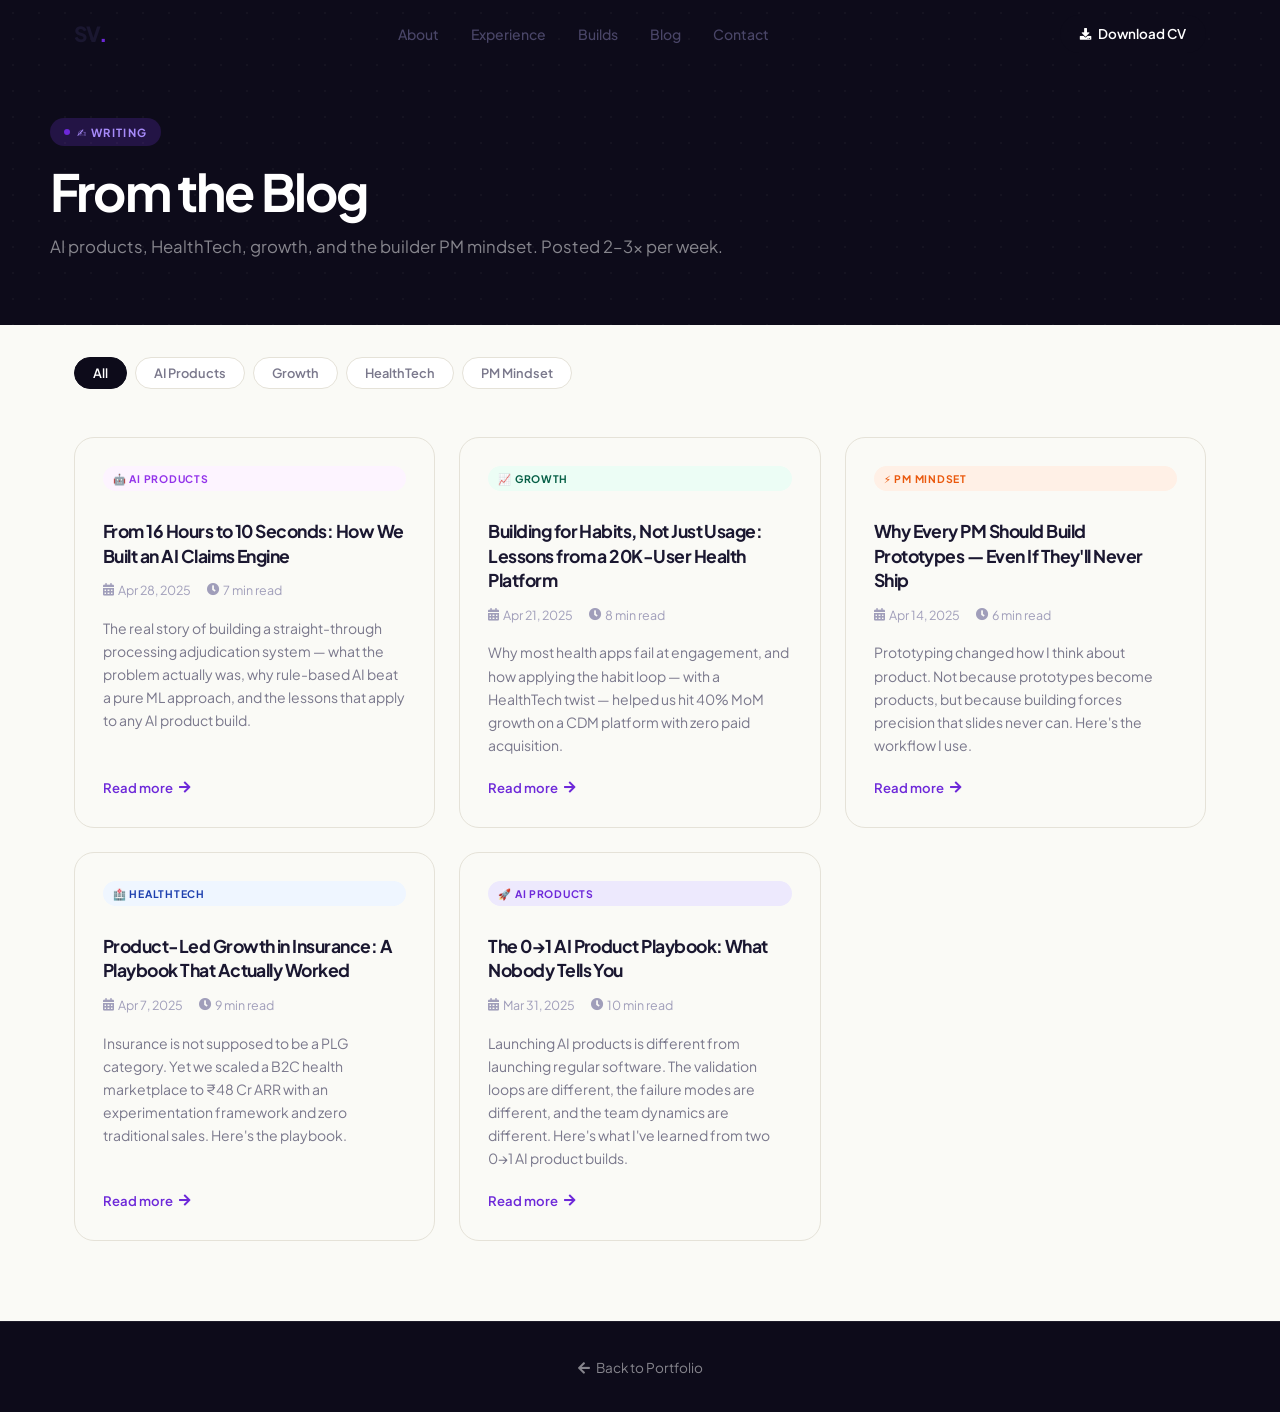
==== commit ae380297: "UI Fixes" ====
--- a/blog.html
+++ b/blog.html
@@ -45,7 +45,7 @@
       <li><a href="index.html#contact">Contact</a></li>
     </ul>
     <div class="nav-right">
-      <a href="resume.pdf" download class="btn-nav-cta"><i class="fas fa-download"></i> Download CV</a>
+      <a href="resume/Sourav_Verma_Resume_PM.pdf" download class="btn-nav-cta"><i class="fas fa-download"></i> Download CV</a>
     </div>
     <button class="nav-hamburger"><i class="fas fa-bars"></i></button>
   </div>
@@ -143,5 +143,21 @@
 
 <script src="vendor/jquery/jquery.min.js"></script>
 <script src="js/main.js"></script>
+<script>
+  document.querySelectorAll('.filter-tab').forEach(function (tab) {
+    tab.addEventListener('click', function () {
+      var filter = tab.dataset.filter;
+      document.querySelectorAll('.filter-tab').forEach(function (t) { t.classList.remove('active'); });
+      tab.classList.add('active');
+      document.querySelectorAll('.blog-listing-card').forEach(function (card) {
+        if (filter === 'all') {
+          card.style.display = '';
+        } else {
+          card.style.display = (card.dataset.tags || '').includes(filter) ? '' : 'none';
+        }
+      });
+    });
+  });
+</script>
 </body>
 </html>
--- a/css/main.css
+++ b/css/main.css
@@ -1,56 +1,82 @@
 /* ==========================================================
-   SOURAV VERMA — PORTFOLIO MAIN.CSS
-   Design System: Thoughtful Builder
-   Inspired by: plumhq.com freshness + PM precision
+   SOURAV VERMA — PORTFOLIO v3
+   Design: Editorial PM · Light Primary · Kinetic Type
+   Inspired by: thaisafernandes.com · samfrons.com · plumhq.com
 ========================================================== */
 
 /* ── 1. DESIGN TOKENS ── */
 :root {
-  --c-primary:       #7c3aed;
-  --c-primary-l:     #a78bfa;
-  --c-primary-d:     #5b21b6;
-  --c-primary-sub:   #f5f3ff;
-  --c-accent:        #f97316;
-  --c-accent-sub:    #fff7ed;
-  --c-accent-l:      #fed7aa;
-  --c-green:         #10b981;
-  --c-green-sub:     #ecfdf5;
-  --c-blue:          #3b82f6;
-  --c-blue-sub:      #eff6ff;
+  /* Light palette (primary) */
+  --c-bg:          #FAFAF6;
+  --c-bg-warm:     #F4F1EB;
+  --c-bg-card:     #FFFFFF;
+  --c-bg-2:        #F0EDE6;
+
+  /* Dark palette (accent sections) */
+  --c-dark:        #0D0B1A;
+  --c-dark-2:      #17152A;
+  --c-dark-3:      #1F1D35;
+  --c-dark-border: rgba(255,255,255,0.09);
+
+  /* Brand colors */
+  --c-violet:      #6D28D9;
+  --c-violet-l:    #8B5CF6;
+  --c-violet-ll:   #EDE9FD;
+  --c-violet-d:    #4C1D95;
+  --c-orange:      #EA580C;
+  --c-orange-l:    #FB923C;
+  --c-orange-ll:   #FFF0E6;
+  --c-green:       #059669;
+  --c-green-l:     #34D399;
+  --c-green-ll:    #ECFDF5;
+  --c-blue:        #2563EB;
+  --c-blue-ll:     #EFF6FF;
+
+  /* Legacy aliases (for blog/projects pages) */
+  --c-primary:       var(--c-violet);
+  --c-primary-l:     var(--c-violet-l);
+  --c-primary-d:     var(--c-violet-d);
+  --c-primary-sub:   var(--c-violet-ll);
+  --c-accent:        var(--c-orange);
+  --c-accent-sub:    var(--c-orange-ll);
+  --c-accent-l:      var(--c-orange-l);
+  --c-green-sub:     var(--c-green-ll);
+  --c-blue-sub:      var(--c-blue-ll);
   --c-red:           #ef4444;
-
-  --c-hero:          #06060f;
-  --c-hero-2:        #0f0c1e;
-  --c-dark:          #111827;
-  --c-dark-2:        #1f2937;
-  --c-dark-border:   rgba(255,255,255,0.1);
-
-  --c-bg:            #ffffff;
-  --c-bg-2:          #f9fafb;
-  --c-bg-purple:     #f5f3ff;
-  --c-bg-warm:       #fffbf7;
-  --c-bg-slate:      #f8fafc;
-
-  --c-text:          #111827;
-  --c-text-2:        #374151;
-  --c-muted:         #6b7280;
-  --c-subtle:        #9ca3af;
-  --c-border:        #e5e7eb;
-
-  --f-display:       'Plus Jakarta Sans', system-ui, sans-serif;
-  --f-body:          'Inter', system-ui, sans-serif;
-
-  --r-s:    8px;
-  --r-m:    12px;
-  --r-l:    16px;
-  --r-xl:   24px;
+  --c-hero:          var(--c-dark);
+  --c-dark-2-old:    var(--c-dark-2);
+  --c-border-strong: #C5C1BA;
+
+  /* Text */
+  --c-text:        #1A1730;
+  --c-text-2:      #4A4668;
+  --c-muted:       #7A788C;
+  --c-subtle:      #A09EBA;
+  --c-border:      #E5E2D8;
+
+  /* Fonts */
+  --f-display:  'Syne', 'Plus Jakarta Sans', system-ui, sans-serif;
+  --f-heading:  'Plus Jakarta Sans', system-ui, sans-serif;
+  --f-body:     'Plus Jakarta Sans', system-ui, sans-serif;
+  --f-mono:     'JetBrains Mono', 'Courier New', monospace;
+
+  /* Spacing / radius */
+  --r-s:    6px;
+  --r-m:    10px;
+  --r-l:    14px;
+  --r-xl:   20px;
+  --r-2xl:  28px;
   --r-pill: 999px;
 
-  --sh-s:  0 1px 4px rgba(0,0,0,0.07);
-  --sh-m:  0 4px 16px rgba(0,0,0,0.08);
-  --sh-l:  0 8px 32px rgba(0,0,0,0.12);
-  --sh-xl: 0 20px 60px rgba(0,0,0,0.18);
-
+  /* Shadows */
+  --sh-xs:  0 1px 3px rgba(0,0,0,0.05);
+  --sh-s:   0 2px 8px rgba(0,0,0,0.06);
+  --sh-m:   0 6px 24px rgba(0,0,0,0.09);
+  --sh-l:   0 12px 40px rgba(0,0,0,0.12);
+  --sh-xl:  0 24px 64px rgba(0,0,0,0.16);
+  --sh-violet: 0 8px 32px rgba(109,40,217,0.28);
+
+  /* Layout */
   --nav-h:   68px;
   --max-w:   1180px;
   --sec-pad: 5.5rem;
@@ -66,6 +92,7 @@
   line-height: 1.65;
   overflow-x: hidden;
   -webkit-font-smoothing: antialiased;
+  -moz-osx-font-smoothing: grayscale;
 }
 ul { list-style: none; }
 a { color: inherit; text-decoration: none; }
@@ -76,31 +103,31 @@
 h1, h2, h3, h4, h5 {
   font-family: var(--f-display);
   font-weight: 700;
-  line-height: 1.2;
-  letter-spacing: -0.025em;
+  line-height: 1.15;
+  letter-spacing: -0.03em;
   color: var(--c-text);
 }
-.display-xl  { font-size: clamp(2.8rem, 6vw, 5rem);   letter-spacing: -0.04em; }
-.display-lg  { font-size: clamp(2rem,  4vw, 3.25rem);  letter-spacing: -0.03em; }
-.display-md  { font-size: clamp(1.5rem, 2.5vw, 2rem); }
-.display-sm  { font-size: 1.25rem; }
-.label-sm    { font-size: 0.75rem; font-weight: 600; letter-spacing: 0.12em; text-transform: uppercase; }
-.label-xs    { font-size: 0.68rem; font-weight: 600; letter-spacing: 0.1em;  text-transform: uppercase; }
+.display-xl  { font-size: clamp(3rem,   6.5vw, 5.5rem); letter-spacing: -0.045em; font-family: var(--f-display); }
+.display-lg  { font-size: clamp(2.2rem, 4vw,   3.5rem); letter-spacing: -0.035em; font-family: var(--f-display); }
+.display-md  { font-size: clamp(1.6rem, 2.8vw, 2.2rem); letter-spacing: -0.025em; font-family: var(--f-display); }
+.display-sm  { font-size: 1.3rem; }
+.label-sm    { font-size: 0.72rem; font-weight: 700; letter-spacing: 0.12em; text-transform: uppercase; }
+.label-xs    { font-size: 0.65rem; font-weight: 700; letter-spacing: 0.1em;  text-transform: uppercase; }
 .body-lg     { font-size: 1.1rem; line-height: 1.75; }
 .body-sm     { font-size: 0.875rem; }
 .body-xs     { font-size: 0.8rem; }
 
 .gradient-text {
-  background: linear-gradient(135deg, #fff 30%, var(--c-primary-l) 100%);
-  -webkit-background-clip: text;
-  -webkit-text-fill-color: transparent;
-  background-clip: text;
+  background: linear-gradient(135deg, var(--c-violet) 0%, var(--c-orange) 100%);
+  -webkit-background-clip: text; -webkit-text-fill-color: transparent; background-clip: text;
+}
+.gradient-text-light {
+  background: linear-gradient(135deg, #fff 30%, rgba(167,139,250,0.9) 100%);
+  -webkit-background-clip: text; -webkit-text-fill-color: transparent; background-clip: text;
 }
 .gradient-text-warm {
-  background: linear-gradient(135deg, var(--c-primary) 0%, var(--c-accent) 100%);
-  -webkit-background-clip: text;
-  -webkit-text-fill-color: transparent;
-  background-clip: text;
+  background: linear-gradient(135deg, var(--c-violet) 0%, var(--c-orange) 100%);
+  -webkit-background-clip: text; -webkit-text-fill-color: transparent; background-clip: text;
 }
 
 /* ── 4. LAYOUT UTILITIES ── */
@@ -109,7 +136,7 @@
   margin: 0 auto;
   padding: 0 1.5rem;
 }
-.section-pad  { padding: var(--sec-pad) 0; }
+.section-pad    { padding: var(--sec-pad) 0; }
 .section-pad-sm { padding: 3.5rem 0; }
 .grid-2  { display: grid; grid-template-columns: repeat(2, 1fr); gap: 1.5rem; }
 .grid-3  { display: grid; grid-template-columns: repeat(3, 1fr); gap: 1.5rem; }
@@ -118,36 +145,68 @@
 .flex-col { display: flex; flex-direction: column; }
 .items-center { align-items: center; }
 .justify-between { justify-content: space-between; }
-.gap-1   { gap: 0.5rem; }
-.gap-2   { gap: 1rem; }
-.gap-3   { gap: 1.5rem; }
-.gap-4   { gap: 2rem; }
-
-/* section intro label pattern */
+.gap-1 { gap: 0.5rem; } .gap-2 { gap: 1rem; } .gap-3 { gap: 1.5rem; } .gap-4 { gap: 2rem; }
+
+/* Section eyebrow */
 .section-eyebrow {
   display: inline-flex;
   align-items: center;
-  gap: 8px;
-  background: var(--c-primary-sub);
-  color: var(--c-primary);
+  gap: 7px;
+  background: var(--c-violet-ll);
+  color: var(--c-violet);
   padding: 5px 14px;
   border-radius: var(--r-pill);
-  font-size: 0.75rem;
-  font-weight: 600;
-  letter-spacing: 0.08em;
+  font-size: 0.7rem;
+  font-weight: 700;
+  letter-spacing: 0.12em;
   text-transform: uppercase;
   margin-bottom: 1rem;
 }
-.section-eyebrow.accent {
-  background: var(--c-accent-sub);
-  color: var(--c-accent);
-}
-.section-eyebrow.green {
-  background: var(--c-green-sub);
-  color: var(--c-green);
-}
-
-/* ── 5. NAV ── */
+.section-eyebrow::before {
+  content: '';
+  width: 6px; height: 6px;
+  background: var(--c-violet);
+  border-radius: 50%;
+  flex-shrink: 0;
+}
+.section-eyebrow.accent  { background: var(--c-orange-ll); color: var(--c-orange); }
+.section-eyebrow.accent::before { background: var(--c-orange); }
+.section-eyebrow.green   { background: var(--c-green-ll);  color: var(--c-green); }
+.section-eyebrow.green::before  { background: var(--c-green); }
+.section-eyebrow.on-dark {
+  background: rgba(109,40,217,0.2);
+  color: var(--c-violet-l);
+  border: 1px solid rgba(139,92,246,0.25);
+}
+.section-eyebrow.on-dark::before { background: var(--c-violet-l); }
+.section-sub { color: var(--c-muted); font-size: 1rem; line-height: 1.7; margin-bottom: 2.5rem; max-width: 540px; }
+
+/* ── 5. CURSOR FOLLOWER ── */
+.cursor-follower {
+  width: 32px; height: 32px;
+  border: 1.5px solid rgba(109,40,217,0.35);
+  border-radius: 50%;
+  position: fixed;
+  top: 0; left: 0;
+  pointer-events: none;
+  z-index: 9999;
+  transform: translate(-50%, -50%);
+  transition: width 0.3s cubic-bezier(0.16,1,0.3,1),
+              height 0.3s cubic-bezier(0.16,1,0.3,1),
+              border-color 0.2s,
+              background 0.2s;
+  mix-blend-mode: multiply;
+  will-change: transform;
+}
+.cursor-follower.hovering {
+  width: 52px; height: 52px;
+  background: rgba(109,40,217,0.06);
+  border-color: var(--c-violet);
+  border-width: 1.5px;
+}
+@media (pointer: coarse) { .cursor-follower { display: none; } }
+
+/* ── 6. NAV ── */
 .site-nav {
   position: fixed;
   top: 0; left: 0; right: 0;
@@ -155,13 +214,14 @@
   height: var(--nav-h);
   display: flex;
   align-items: center;
-  transition: background 0.3s ease, box-shadow 0.3s ease, backdrop-filter 0.3s ease;
-}
+  transition: background 0.35s ease, box-shadow 0.35s ease, backdrop-filter 0.35s ease;
+}
+/* On the light hero, nav starts transparent with dark links */
 .site-nav.scrolled {
-  background: rgba(6, 6, 15, 0.85);
-  backdrop-filter: blur(16px);
-  -webkit-backdrop-filter: blur(16px);
-  box-shadow: 0 1px 0 rgba(255,255,255,0.07);
+  background: rgba(250,250,246,0.9);
+  backdrop-filter: blur(18px);
+  -webkit-backdrop-filter: blur(18px);
+  box-shadow: 0 1px 0 var(--c-border);
 }
 .site-nav .nav-inner {
   display: flex;
@@ -174,13 +234,14 @@
 }
 .nav-logo {
   font-family: var(--f-display);
-  font-size: 1.25rem;
+  font-size: 1.3rem;
   font-weight: 800;
-  color: #fff;
-  letter-spacing: -0.03em;
+  color: var(--c-text);
+  letter-spacing: -0.04em;
   flex-shrink: 0;
-}
-.nav-logo span { color: var(--c-primary-l); }
+  transition: color 0.2s;
+}
+.nav-logo span { color: var(--c-violet); }
 .nav-links {
   display: flex;
   align-items: center;
@@ -190,272 +251,316 @@
   padding: 6px 14px;
   font-size: 0.875rem;
   font-weight: 500;
-  color: rgba(255,255,255,0.75);
+  color: var(--c-text-2);
   border-radius: var(--r-pill);
   transition: color 0.2s, background 0.2s;
 }
-.nav-links a:hover { color: #fff; background: rgba(255,255,255,0.1); }
+.nav-links a:hover { color: var(--c-text); background: var(--c-bg-warm); }
 .nav-right { display: flex; align-items: center; gap: 0.75rem; }
 .btn-nav-cta {
   display: inline-flex;
   align-items: center;
   gap: 6px;
-  padding: 8px 18px;
-  background: var(--c-primary);
+  padding: 8px 20px;
+  background: var(--c-dark);
   color: #fff;
   border-radius: var(--r-pill);
-  font-size: 0.85rem;
+  font-size: 0.84rem;
   font-weight: 600;
-  transition: background 0.2s, transform 0.15s;
-}
-.btn-nav-cta:hover { background: var(--c-primary-d); transform: translateY(-1px); color: #fff; }
-.btn-nav-cta i { font-size: 0.75rem; }
+  transition: background 0.2s, transform 0.2s, box-shadow 0.2s;
+}
+.btn-nav-cta:hover {
+  background: var(--c-violet);
+  transform: translateY(-1px);
+  box-shadow: 0 4px 14px rgba(109,40,217,0.3);
+  color: #fff;
+}
+.btn-nav-cta svg, .btn-nav-cta i { font-size: 0.72rem; }
 
 /* hamburger */
 .nav-hamburger {
   display: none;
   flex-direction: column;
   gap: 5px;
-  padding: 6px;
-  background: rgba(255,255,255,0.1);
-  border-radius: var(--r-s);
-  color: #fff;
-  font-size: 1.2rem;
+  padding: 7px;
+  background: var(--c-bg-warm);
+  border-radius: var(--r-m);
+  color: var(--c-text);
+  font-size: 1.1rem;
+  border: 1px solid var(--c-border);
 }
 .mobile-nav {
   display: none;
   position: fixed;
   top: var(--nav-h);
   left: 0; right: 0;
-  background: rgba(6, 6, 15, 0.97);
+  background: rgba(250,250,246,0.97);
   backdrop-filter: blur(20px);
   padding: 1.5rem;
   z-index: 999;
   flex-direction: column;
   gap: 0.5rem;
-  border-bottom: 1px solid rgba(255,255,255,0.08);
+  border-bottom: 1px solid var(--c-border);
+  box-shadow: var(--sh-m);
 }
 .mobile-nav.open { display: flex; }
 .mobile-nav a {
   padding: 12px 16px;
-  color: rgba(255,255,255,0.8);
+  color: var(--c-text-2);
   font-size: 1rem;
   font-weight: 500;
   border-radius: var(--r-m);
   transition: background 0.2s, color 0.2s;
 }
-.mobile-nav a:hover { color: #fff; background: rgba(255,255,255,0.1); }
-
-/* ── 6. HERO ── */
+.mobile-nav a:hover { color: var(--c-text); background: var(--c-bg-warm); }
+
+/* ── 7. HERO — Light Editorial ── */
 .hero-section {
-  min-height: 100vh;
-  background: var(--c-hero);
+  min-height: 100dvh;
+  background: var(--c-bg);
   display: flex;
   align-items: center;
   position: relative;
   overflow: hidden;
   padding-top: var(--nav-h);
 }
-/* Blob decorations */
+
+/* Background decorative blobs */
+.hero-art {
+  position: absolute;
+  inset: 0;
+  pointer-events: none;
+  overflow: hidden;
+}
 .hero-blob {
   position: absolute;
   border-radius: 50%;
-  filter: blur(80px);
   pointer-events: none;
-  will-change: transform;
 }
 .blob-1 {
-  width: 500px; height: 500px;
-  background: radial-gradient(circle, rgba(124,58,237,0.35) 0%, transparent 70%);
-  top: -10%; left: -5%;
-  animation: blob-float-1 10s ease-in-out infinite;
+  width: 600px; height: 600px;
+  background: radial-gradient(circle, rgba(109,40,217,0.10) 0%, transparent 70%);
+  top: -15%; right: -5%;
+  filter: blur(60px);
+  animation: blob-drift-1 18s ease-in-out infinite;
 }
 .blob-2 {
-  width: 400px; height: 400px;
-  background: radial-gradient(circle, rgba(249,115,22,0.2) 0%, transparent 70%);
-  bottom: 10%; right: 0%;
-  animation: blob-float-2 12s ease-in-out infinite;
+  width: 420px; height: 420px;
+  background: radial-gradient(circle, rgba(234,88,12,0.08) 0%, transparent 70%);
+  bottom: 0%; left: -8%;
+  filter: blur(50px);
+  animation: blob-drift-2 14s ease-in-out infinite;
 }
 .blob-3 {
-  width: 300px; height: 300px;
-  background: radial-gradient(circle, rgba(167,139,250,0.2) 0%, transparent 70%);
-  top: 50%; left: 40%;
-  animation: blob-float-3 8s ease-in-out infinite;
-}
-@keyframes blob-float-1 {
-  0%,100% { transform: translate(0,0) scale(1); }
-  40%     { transform: translate(40px,-30px) scale(1.08); }
-  70%     { transform: translate(-20px,20px) scale(0.95); }
-}
-@keyframes blob-float-2 {
-  0%,100% { transform: translate(0,0) scale(1); }
-  35%     { transform: translate(-35px,25px) scale(1.06); }
-  65%     { transform: translate(20px,-15px) scale(0.97); }
-}
-@keyframes blob-float-3 {
-  0%,100% { transform: translate(0,0) scale(1); }
-  50%     { transform: translate(20px,-25px) scale(1.04); }
-}
-/* dot grid overlay */
-.hero-section::before {
+  width: 280px; height: 280px;
+  background: radial-gradient(circle, rgba(5,150,105,0.07) 0%, transparent 70%);
+  top: 50%; left: 35%;
+  filter: blur(40px);
+  animation: blob-drift-3 11s ease-in-out infinite;
+}
+/* Dot grid */
+.hero-art::before {
   content: '';
   position: absolute;
   inset: 0;
-  background-image: radial-gradient(circle, rgba(255,255,255,0.04) 1px, transparent 1px);
+  background-image: radial-gradient(circle, rgba(0,0,0,0.055) 1px, transparent 1px);
   background-size: 28px 28px;
-  pointer-events: none;
-}
-
+}
+
+@keyframes blob-drift-1 {
+  0%,100% { transform: translate(0,0) scale(1); }
+  40% { transform: translate(-40px,30px) scale(1.06); }
+  70% { transform: translate(25px,-20px) scale(0.97); }
+}
+@keyframes blob-drift-2 {
+  0%,100% { transform: translate(0,0) scale(1); }
+  35% { transform: translate(35px,-25px) scale(1.08); }
+  65% { transform: translate(-20px,15px) scale(0.96); }
+}
+@keyframes blob-drift-3 {
+  0%,100% { transform: translate(0,0) scale(1); }
+  50% { transform: translate(-18px,-22px) scale(1.05); }
+}
+
+/* Hero inner layout */
 .hero-inner {
   position: relative;
   z-index: 1;
   max-width: var(--max-w);
   margin: 0 auto;
-  padding: 4rem 1.5rem 5rem;
+  padding: 3.5rem 1.5rem 5rem;
   display: grid;
-  grid-template-columns: 1fr auto;
-  gap: 3rem;
-  align-items: center;
-}
-.hero-content { max-width: 680px; }
-
+  grid-template-columns: 1fr 420px;
+  gap: 4rem;
+  align-items: center;
+  width: 100%;
+}
+.hero-content { max-width: 640px; }
+
+/* Eyebrow */
 .hero-eyebrow {
   display: inline-flex;
   align-items: center;
   gap: 8px;
-  padding: 6px 14px;
-  background: rgba(124,58,237,0.18);
-  border: 1px solid rgba(167,139,250,0.25);
+  padding: 6px 16px;
+  background: rgba(109,40,217,0.08);
+  border: 1px solid rgba(109,40,217,0.18);
   border-radius: var(--r-pill);
-  color: var(--c-primary-l);
-  font-size: 0.75rem;
-  font-weight: 600;
+  color: var(--c-violet);
+  font-size: 0.72rem;
+  font-weight: 700;
   letter-spacing: 0.1em;
   text-transform: uppercase;
-  margin-bottom: 1.5rem;
-}
-.hero-eyebrow .live-dot {
+  margin-bottom: 2rem;
+}
+.live-dot {
   width: 7px; height: 7px;
   background: #22c55e;
   border-radius: 50%;
-  animation: pulse-green 2s ease-in-out infinite;
+  flex-shrink: 0;
+  animation: pulse-green 2.2s ease-in-out infinite;
 }
 @keyframes pulse-green {
   0%,100% { opacity: 1; box-shadow: 0 0 0 0 rgba(34,197,94,0.4); }
-  50%     { opacity: 0.7; box-shadow: 0 0 0 5px rgba(34,197,94,0); }
-}
-
+  50% { opacity: 0.75; box-shadow: 0 0 0 5px rgba(34,197,94,0); }
+}
+
+/* Hero headline */
+.hero-headline-block {
+  margin-bottom: 1.75rem;
+}
 .hero-name {
-  font-size: clamp(3rem, 7vw, 5.5rem);
+  display: block;
+  font-family: var(--f-display);
+  font-size: clamp(3.5rem, 7.5vw, 6.5rem);
   font-weight: 800;
-  letter-spacing: -0.04em;
-  line-height: 1.0;
-  color: #fff;
-  margin-bottom: 0.75rem;
-}
-.hero-name .accent { color: var(--c-primary-l); }
-
-.hero-roles {
+  letter-spacing: -0.05em;
+  line-height: 0.95;
+  color: var(--c-text);
+  margin-bottom: 0.15em;
+}
+.hero-name .accent { color: var(--c-violet); }
+.hero-tagline {
+  font-family: var(--f-display);
+  font-size: clamp(1.2rem, 2.5vw, 1.75rem);
+  font-weight: 600;
+  letter-spacing: -0.02em;
+  color: var(--c-text-2);
+  line-height: 1.3;
   display: flex;
+  align-items: center;
   flex-wrap: wrap;
-  gap: 8px;
-  margin-bottom: 1.75rem;
-}
-.hero-role-pill {
-  padding: 5px 14px;
-  background: rgba(255,255,255,0.07);
-  border: 1px solid rgba(255,255,255,0.12);
-  border-radius: var(--r-pill);
-  color: rgba(255,255,255,0.75);
-  font-size: 0.82rem;
-  font-weight: 500;
-}
-
+  gap: 0 0.4em;
+  margin-top: 0.6em;
+}
+
+/* Word rotation */
+.word-rotate {
+  display: inline-block;
+  overflow: hidden;
+  height: 1.35em;
+  vertical-align: bottom;
+  position: relative;
+}
+.word-rotate-inner {
+  display: flex;
+  flex-direction: column;
+  animation: word-cycle 9s cubic-bezier(0.16,1,0.3,1) infinite;
+}
+.word-rotate-inner .word {
+  display: block;
+  height: 1.35em;
+  line-height: 1.35;
+  color: var(--c-violet);
+  font-style: italic;
+  white-space: nowrap;
+}
+@keyframes word-cycle {
+  0%,  21% { transform: translateY(0); }
+  25%, 46% { transform: translateY(-1.35em); }
+  50%, 71% { transform: translateY(-2.7em); }
+  75%, 96% { transform: translateY(-4.05em); }
+  100%     { transform: translateY(-5.4em); }
+}
+@media (prefers-reduced-motion: reduce) {
+  .word-rotate-inner { animation: none; }
+  .word-rotate-inner .word:not(:first-child) { display: none; }
+}
+
+/* Bio */
 .hero-bio {
-  color: rgba(255,255,255,0.65);
+  color: var(--c-text-2);
   font-size: 1.05rem;
-  line-height: 1.75;
-  max-width: 580px;
-  margin-bottom: 2.25rem;
-}
-.hero-bio strong { color: rgba(255,255,255,0.9); }
-
-/* Metric cards */
-.metric-row {
-  display: flex;
-  flex-wrap: wrap;
-  gap: 10px;
-  margin-bottom: 2.5rem;
-}
-.metric-card {
-  background: rgba(255,255,255,0.055);
-  border: 1px solid rgba(255,255,255,0.1);
-  border-radius: var(--r-l);
-  padding: 0.9rem 1.2rem;
-  min-width: 110px;
-  transition: background 0.2s, border-color 0.2s, transform 0.2s;
-}
-.metric-card:hover {
-  background: rgba(124,58,237,0.15);
-  border-color: rgba(167,139,250,0.3);
-  transform: translateY(-2px);
-}
-.metric-val {
-  font-family: var(--f-display);
-  font-size: 1.7rem;
-  font-weight: 800;
-  color: var(--c-primary-l);
-  line-height: 1;
-  margin-bottom: 3px;
-}
-.metric-lbl {
-  font-size: 0.62rem;
-  text-transform: uppercase;
-  letter-spacing: 0.1em;
-  color: rgba(255,255,255,0.4);
-  line-height: 1.4;
-}
-
-/* CTA row */
+  line-height: 1.78;
+  max-width: 560px;
+  margin-bottom: 2rem;
+}
+.hero-bio strong { color: var(--c-text); font-weight: 600; }
+.inr-note { font-size: 0.82em; color: var(--c-muted); font-weight: 400; }
+
+/* Hero CTAs */
 .hero-ctas {
   display: flex;
   flex-wrap: wrap;
   gap: 12px;
   align-items: center;
+  margin-bottom: 2rem;
 }
 .btn-primary {
   display: inline-flex;
   align-items: center;
   gap: 8px;
-  padding: 12px 24px;
-  background: var(--c-primary);
+  padding: 13px 28px;
+  background: var(--c-dark);
   color: #fff;
   border-radius: var(--r-pill);
   font-size: 0.95rem;
   font-weight: 600;
-  transition: background 0.2s, transform 0.15s, box-shadow 0.2s;
-  box-shadow: 0 4px 20px rgba(124,58,237,0.4);
+  transition: background 0.2s, transform 0.2s, box-shadow 0.2s;
+  box-shadow: 0 4px 20px rgba(13,11,26,0.2);
+  will-change: transform;
 }
 .btn-primary:hover {
-  background: var(--c-primary-d);
+  background: var(--c-violet);
   transform: translateY(-2px);
-  box-shadow: 0 8px 30px rgba(124,58,237,0.5);
+  box-shadow: var(--sh-violet);
   color: #fff;
 }
 .btn-outline-light {
   display: inline-flex;
   align-items: center;
   gap: 8px;
-  padding: 12px 24px;
-  border: 1.5px solid rgba(255,255,255,0.25);
+  padding: 13px 28px;
+  border: 1.5px solid var(--c-border);
+  color: var(--c-text-2);
+  border-radius: var(--r-pill);
+  font-size: 0.95rem;
+  font-weight: 500;
+  background: var(--c-bg-card);
+  transition: border-color 0.2s, background 0.2s, color 0.2s, transform 0.2s;
+  will-change: transform;
+}
+.btn-outline-light:hover {
+  border-color: var(--c-violet);
+  color: var(--c-violet);
+  background: var(--c-violet-ll);
+  transform: translateY(-2px);
+}
+/* Dark section variant */
+.btn-outline-dark {
+  display: inline-flex;
+  align-items: center;
+  gap: 8px;
+  padding: 13px 28px;
+  border: 1.5px solid rgba(255,255,255,0.2);
   color: rgba(255,255,255,0.85);
   border-radius: var(--r-pill);
   font-size: 0.95rem;
   font-weight: 500;
-  transition: border-color 0.2s, background 0.2s, color 0.2s, transform 0.15s;
-}
-.btn-outline-light:hover {
-  border-color: rgba(255,255,255,0.6);
+  transition: all 0.2s;
+}
+.btn-outline-dark:hover {
+  border-color: rgba(255,255,255,0.5);
   background: rgba(255,255,255,0.07);
   color: #fff;
   transform: translateY(-2px);
@@ -464,73 +569,208 @@
 /* Hero social icons */
 .hero-socials {
   display: flex;
-  gap: 10px;
-  margin-top: 2rem;
+  gap: 8px;
+  margin-top: 1.5rem;
 }
 .hero-social-icon {
   width: 40px; height: 40px;
   display: flex; align-items: center; justify-content: center;
-  background: rgba(255,255,255,0.07);
-  border: 1px solid rgba(255,255,255,0.12);
-  border-radius: var(--r-s);
-  color: rgba(255,255,255,0.6);
-  font-size: 0.9rem;
+  background: var(--c-bg-warm);
+  border: 1px solid var(--c-border);
+  border-radius: var(--r-m);
+  color: var(--c-muted);
+  font-size: 0.88rem;
   transition: background 0.2s, color 0.2s, border-color 0.2s, transform 0.15s;
 }
 .hero-social-icon:hover {
-  background: var(--c-primary);
-  border-color: var(--c-primary);
-  color: #fff;
+  background: var(--c-violet-ll);
+  border-color: rgba(109,40,217,0.3);
+  color: var(--c-violet);
   transform: translateY(-2px);
 }
 
-/* Hero profile card */
-.hero-profile-card {
-  flex-shrink: 0;
+/* Hero profile visual */
+.hero-visual {
+  position: relative;
   display: flex;
   flex-direction: column;
   align-items: center;
-  gap: 1rem;
-}
-.hero-avatar-frame {
+  gap: 1.5rem;
+}
+
+/* Photo blob frame */
+.hero-photo-wrap {
   position: relative;
-  width: 180px; height: 180px;
-}
-.hero-avatar-frame img {
-  width: 100%; height: 100%;
+  width: 300px;
+  height: 320px;
+  flex-shrink: 0;
+}
+.hero-photo-blob {
+  position: absolute;
+  inset: 0;
+  background: linear-gradient(135deg, rgba(109,40,217,0.15), rgba(234,88,12,0.1));
+  border-radius: 60% 40% 55% 45% / 50% 60% 40% 50%;
+  animation: blob-morph 10s ease-in-out infinite;
+}
+@keyframes blob-morph {
+  0%,100% { border-radius: 60% 40% 55% 45% / 50% 60% 40% 50%; }
+  33% { border-radius: 45% 55% 40% 60% / 60% 40% 55% 45%; }
+  66% { border-radius: 55% 45% 60% 40% / 40% 55% 45% 60%; }
+}
+.hero-photo-wrap img {
+  position: absolute;
+  inset: 10px;
+  width: calc(100% - 20px);
+  height: calc(100% - 20px);
   object-fit: cover;
-  border-radius: var(--r-xl);
-  border: 3px solid rgba(167,139,250,0.3);
-}
-.hero-avatar-ring {
-  position: absolute;
-  inset: -8px;
-  border-radius: calc(var(--r-xl) + 8px);
-  border: 2px solid transparent;
-  background: linear-gradient(135deg, var(--c-primary), var(--c-accent)) border-box;
-  -webkit-mask: linear-gradient(#fff 0 0) padding-box, linear-gradient(#fff 0 0);
-  -webkit-mask-composite: destination-out;
-  mask-composite: exclude;
-  animation: ring-spin 6s linear infinite;
-}
-@keyframes ring-spin {
-  from { transform: rotate(0deg); }
-  to   { transform: rotate(360deg); }
+  border-radius: 55% 45% 50% 50% / 48% 55% 45% 52%;
+  animation: blob-morph 10s ease-in-out infinite;
+  border: 3px solid rgba(109,40,217,0.15);
 }
 .hero-status-badge {
   display: inline-flex;
   align-items: center;
-  gap: 6px;
-  padding: 6px 14px;
-  background: rgba(16,185,129,0.15);
-  border: 1px solid rgba(16,185,129,0.25);
+  gap: 7px;
+  padding: 7px 16px;
+  background: var(--c-green-ll);
+  border: 1px solid rgba(5,150,105,0.25);
   border-radius: var(--r-pill);
-  color: #6ee7b7;
+  color: #065f46;
   font-size: 0.72rem;
-  font-weight: 600;
+  font-weight: 700;
   letter-spacing: 0.08em;
   text-transform: uppercase;
 }
+
+/* Floating metric cards */
+.hero-float-cards {
+  position: absolute;
+  inset: 0;
+  pointer-events: none;
+}
+.hero-float-card {
+  position: absolute;
+  background: var(--c-bg-card);
+  border: 1px solid var(--c-border);
+  border-radius: var(--r-xl);
+  padding: 0.75rem 1.1rem;
+  box-shadow: var(--sh-m);
+  white-space: nowrap;
+}
+/* Clock-face spread: KPI cards on right side, logo badges on left + top */
+.hero-float-card:nth-child(1) { top:  1%; right: -36%; --rot:  4deg; animation: float-sway   5.5s ease-in-out infinite  0s;    }
+.hero-float-card:nth-child(2) { bottom: 16%; right: -33%; --rot: -3deg; animation: float-drift  4.8s ease-in-out infinite -1.8s; }
+.hero-float-card:nth-child(3) { bottom: -2%; left:  8%;   --rot:  2deg; animation: float-wander 6.2s ease-in-out infinite -3.5s; }
+
+@keyframes float-drift {
+  0%,100% { transform: translateY(0)            rotate(var(--rot, 0deg)); }
+  50%      { transform: translateY(-8px)         rotate(var(--rot, 0deg)); }
+}
+@keyframes float-sway {
+  0%,100% { transform: translate(0, 0)           rotate(var(--rot, 0deg)); }
+  50%     { transform: translate(5px, -7px)       rotate(var(--rot, 0deg)); }
+}
+@keyframes float-wander {
+  0%,100% { transform: translate(0, 0)           rotate(var(--rot, 0deg)); }
+  33%     { transform: translate(-4px, -9px)      rotate(var(--rot, 0deg)); }
+  66%     { transform: translate(3px, -5px)       rotate(var(--rot, 0deg)); }
+}
+.hfc-val {
+  font-family: var(--f-display);
+  font-size: 1.35rem;
+  font-weight: 800;
+  color: var(--c-violet);
+  letter-spacing: -0.03em;
+  line-height: 1;
+  margin-bottom: 2px;
+}
+.hfc-lbl {
+  font-size: 0.62rem;
+  font-weight: 600;
+  color: var(--c-muted);
+  text-transform: uppercase;
+  letter-spacing: 0.08em;
+}
+
+/* Org logos strip */
+.org-logos-strip {
+  margin-top: 2.5rem;
+  padding-top: 2rem;
+  border-top: 1px solid var(--c-border);
+}
+.org-logos-label {
+  display: block;
+  font-size: 0.65rem;
+  font-weight: 700;
+  letter-spacing: 0.14em;
+  text-transform: uppercase;
+  color: var(--c-subtle);
+  margin-bottom: 1rem;
+}
+.org-logos-row {
+  display: flex;
+  align-items: center;
+  flex-wrap: wrap;
+  row-gap: 0.75rem;
+}
+.org-logo-item {
+  display: flex;
+  align-items: center;
+  gap: 7px;
+  opacity: 0.45;
+  filter: grayscale(1);
+  transition: opacity 0.25s, filter 0.25s;
+  padding: 0 1rem;
+}
+.org-logo-item:first-child { padding-left: 0; }
+.org-logo-item:hover { opacity: 0.9; filter: grayscale(0); }
+.org-logo-item img { height: 20px; width: auto; object-fit: contain; }
+.org-logo-fallback {
+  width: 28px; height: 28px;
+  border-radius: var(--r-s);
+  display: none; align-items: center; justify-content: center;
+  font-size: 0.6rem; font-weight: 800;
+  flex-shrink: 0;
+}
+.org-logo-fallback.vh  { background: #e0f2fe; color: #0369a1; }
+.org-logo-fallback.sw  { background: #fef3c7; color: #92400e; }
+.org-logo-fallback.dc  { background: #f0fdf4; color: #166534; }
+.org-logo-fallback.iim { background: #fdf4ff; color: #7e22ce; }
+.org-logo-name {
+  font-size: 0.78rem;
+  font-weight: 600;
+  color: var(--c-text);
+  white-space: nowrap;
+}
+.org-logo-divider {
+  width: 1px; height: 20px;
+  background: var(--c-border);
+  flex-shrink: 0;
+}
+
+/* Logo float cards — standalone, same visual as KPI cards, logo inside instead of text */
+.hero-logo-card {
+  position: absolute;
+  background: var(--c-bg-card);
+  border: 1px solid var(--c-border);
+  border-radius: var(--r-xl);
+  padding: 0.75rem 1.1rem;
+  box-shadow: var(--sh-m);
+  display: flex;
+  align-items: center;
+  justify-content: center;
+  pointer-events: none;
+}
+.hero-logo-card img {
+  height: 26px;
+  width: auto;
+  max-width: 76px;
+  object-fit: contain;
+  display: block;
+}
+.badge-vh        { top:  5%; left: -40%; --rot: -4deg; animation: float-drift  5.2s ease-in-out infinite -0.7s; }
+.badge-swiggy    { top: 60%; left: -38%; --rot:  3deg; animation: float-wander 5.8s ease-in-out infinite -4.2s; }
+.badge-decisions { top: -12%; left: 30%; --rot: -2deg; animation: float-sway   4.5s ease-in-out infinite -2.3s; }
 
 /* Scroll hint */
 .scroll-hint {
@@ -538,193 +778,217 @@
   bottom: 2.5rem;
   left: 50%;
   transform: translateX(-50%);
-  color: rgba(255,255,255,0.25);
-  font-size: 0.68rem;
-  letter-spacing: 0.15em;
+  color: var(--c-subtle);
+  font-size: 0.65rem;
+  letter-spacing: 0.16em;
   text-transform: uppercase;
   display: flex;
   flex-direction: column;
   align-items: center;
-  gap: 8px;
-  animation: scroll-bounce 2s ease-in-out infinite;
-}
-.scroll-hint i { font-size: 1rem; }
+  gap: 7px;
+  animation: scroll-bounce 2.2s ease-in-out infinite;
+}
+.scroll-hint i { font-size: 0.85rem; }
 @keyframes scroll-bounce {
-  0%,100% { transform: translateX(-50%) translateY(0); opacity: 0.4; }
-  50%     { transform: translateX(-50%) translateY(6px); opacity: 0.7; }
-}
-
-/* ── 7. MARQUEE STRIP ── */
+  0%,100% { transform: translateX(-50%) translateY(0); opacity: 0.35; }
+  50% { transform: translateX(-50%) translateY(6px); opacity: 0.6; }
+}
+
+/* ── 8. HERO ROLES ── */
+.hero-roles { display: flex; flex-wrap: wrap; gap: 7px; margin-bottom: 1.75rem; }
+.hero-role-pill {
+  padding: 5px 14px;
+  background: var(--c-bg-warm);
+  border: 1px solid var(--c-border);
+  border-radius: var(--r-pill);
+  color: var(--c-text-2);
+  font-size: 0.8rem;
+  font-weight: 500;
+}
+
+/* ── 9. MARQUEE STRIP ── */
 .marquee-strip {
-  background: var(--c-primary-d);
-  background: linear-gradient(90deg, var(--c-primary-d), var(--c-primary));
-  padding: 0.75rem 0;
+  background: var(--c-dark);
+  padding: 0.85rem 0;
   overflow: hidden;
   white-space: nowrap;
 }
 .marquee-inner {
   display: inline-flex;
-  align-items: center;
-  gap: 0;
-  animation: marquee-run 28s linear infinite;
+  flex-wrap: nowrap;
+  align-items: center;
+  will-change: transform;
+  /* animation driven by JS initMarquee() for cross-browser reliability */
 }
 .marquee-item {
   display: inline-flex;
   align-items: center;
-  gap: 8px;
-  color: rgba(255,255,255,0.85);
+  gap: 9px;
+  color: rgba(255,255,255,0.7);
   font-size: 0.78rem;
   font-weight: 500;
-  padding: 0 2rem;
-}
+  padding: 0 2.5rem;
+  font-family: var(--f-body);
+}
+.marquee-item strong { color: rgba(255,255,255,0.95); }
 .marquee-item .dot {
-  width: 5px; height: 5px;
-  background: rgba(255,255,255,0.4);
+  width: 4px; height: 4px;
+  background: rgba(255,255,255,0.3);
   border-radius: 50%;
   flex-shrink: 0;
 }
-.marquee-item span { color: rgba(255,255,255,0.5); }
-@keyframes marquee-run {
-  from { transform: translateX(0); }
-  to   { transform: translateX(-50%); }
-}
-
-/* ── 8. ABOUT / CURRENTLY BUILDING ── */
-.about-section { background: var(--c-bg); }
+.marquee-item .m-accent {
+  display: inline-block;
+  width: 6px; height: 6px;
+  background: var(--c-violet-l);
+  border-radius: 50%;
+  flex-shrink: 0;
+}
+/* ── 10. ABOUT ── */
+.about-section {
+  background: var(--c-bg-card);
+  position: relative;
+}
+.about-section::before {
+  content: '';
+  position: absolute; inset: 0;
+  background-image: radial-gradient(circle, rgba(0,0,0,0.035) 1px, transparent 1px);
+  background-size: 28px 28px;
+  pointer-events: none;
+}
 .about-grid {
   display: grid;
-  grid-template-columns: 380px 1fr;
-  gap: 4rem;
+  grid-template-columns: 340px 1fr;
+  gap: 4.5rem;
   align-items: start;
+  position: relative;
+  z-index: 1;
 }
 .about-card {
-  background: var(--c-bg-purple);
-  border: 1px solid #ddd6fe;
-  border-radius: var(--r-xl);
+  background: var(--c-bg);
+  border: 1px solid var(--c-border);
+  border-radius: var(--r-2xl);
   padding: 2rem;
   text-align: center;
   position: sticky;
   top: calc(var(--nav-h) + 1.5rem);
+  box-shadow: var(--sh-s);
 }
 .about-photo {
-  width: 120px; height: 120px;
-  border-radius: var(--r-l);
+  width: 110px; height: 110px;
+  border-radius: 50%;
   object-fit: cover;
   margin: 0 auto 1.25rem;
-  border: 3px solid #c4b5fd;
-}
-.about-name {
-  font-size: 1.2rem;
-  font-weight: 700;
-  margin-bottom: 4px;
-}
-.about-title-text {
-  color: var(--c-primary);
-  font-size: 0.82rem;
-  font-weight: 600;
-}
+  border: 2.5px solid rgba(109,40,217,0.2);
+}
+.about-name  { font-size: 1.15rem; font-weight: 700; margin-bottom: 4px; font-family: var(--f-display); }
+.about-title-text { color: var(--c-violet); font-size: 0.8rem; font-weight: 600; }
 .about-meta {
   margin-top: 1rem;
   display: flex;
   flex-direction: column;
-  gap: 8px;
+  gap: 7px;
 }
 .about-meta-item {
-  display: flex;
-  align-items: center;
-  gap: 8px;
-  font-size: 0.82rem;
-  color: var(--c-text-2);
-}
-.about-meta-item i { color: var(--c-primary); width: 14px; }
-.about-links {
-  margin-top: 1.5rem;
-  display: flex;
-  flex-direction: column;
-  gap: 8px;
-}
+  display: flex; align-items: center; gap: 8px;
+  font-size: 0.8rem; color: var(--c-text-2);
+}
+.about-meta-item i { color: var(--c-violet); width: 14px; flex-shrink: 0; }
+.about-links { margin-top: 1.5rem; display: flex; flex-direction: column; gap: 8px; }
 .about-link-btn {
-  display: flex;
-  align-items: center;
-  justify-content: center;
-  gap: 8px;
-  padding: 9px 16px;
-  border-radius: var(--r-m);
-  font-size: 0.82rem;
-  font-weight: 600;
+  display: flex; align-items: center; justify-content: center;
+  gap: 7px; padding: 9px 16px;
+  border-radius: var(--r-m); font-size: 0.8rem; font-weight: 600;
   transition: all 0.2s;
 }
-.about-link-btn.primary {
-  background: var(--c-primary);
-  color: #fff;
-}
-.about-link-btn.primary:hover { background: var(--c-primary-d); color: #fff; }
+.about-link-btn.primary { background: var(--c-dark); color: #fff; }
+.about-link-btn.primary:hover { background: var(--c-violet); color: #fff; }
 .about-link-btn.ghost {
-  background: rgba(124,58,237,0.08);
-  color: var(--c-primary);
-  border: 1px solid #ddd6fe;
-}
-.about-link-btn.ghost:hover { background: rgba(124,58,237,0.14); }
+  background: var(--c-violet-ll); color: var(--c-violet);
+  border: 1px solid rgba(109,40,217,0.2);
+}
+.about-link-btn.ghost:hover { background: #ede9fe; }
 
 .about-content h2 { margin-bottom: 1.25rem; }
 .about-content p { color: var(--c-text-2); line-height: 1.8; margin-bottom: 1rem; }
 .about-content p:last-child { margin-bottom: 0; }
 .about-content strong { color: var(--c-text); }
 
+/* Currently Building */
 .currently-building {
   margin-top: 2.5rem;
   padding-top: 2.5rem;
   border-top: 1px solid var(--c-border);
 }
 .currently-building h3 {
-  font-size: 1.1rem;
-  margin-bottom: 1.25rem;
-  display: flex;
-  align-items: center;
-  gap: 8px;
-}
-.building-cards {
-  display: grid;
-  grid-template-columns: repeat(2, 1fr);
-  gap: 1rem;
-}
+  font-size: 1rem; margin-bottom: 1.25rem;
+  display: flex; align-items: center; gap: 8px;
+  font-family: var(--f-display);
+}
+.building-cards { display: grid; grid-template-columns: repeat(2, 1fr); gap: 0.9rem; }
 .building-card {
-  padding: 1.1rem 1.25rem;
+  padding: 1.1rem 1.2rem;
   border: 1px solid var(--c-border);
   border-radius: var(--r-l);
-  background: var(--c-bg-slate);
-  transition: border-color 0.2s, transform 0.2s;
-}
-.building-card:hover { border-color: #c4b5fd; transform: translateY(-2px); }
-.building-card-icon { font-size: 1.5rem; margin-bottom: 8px; }
-.building-card-title {
-  font-size: 0.875rem;
-  font-weight: 700;
-  margin-bottom: 4px;
-}
-.building-card-desc {
-  font-size: 0.78rem;
-  color: var(--c-muted);
-  line-height: 1.5;
-}
+  background: var(--c-bg);
+  position: relative; overflow: hidden;
+  transition: border-color 0.25s, transform 0.25s, box-shadow 0.25s;
+}
+.building-card::before {
+  content: '';
+  position: absolute;
+  top: 0; left: 0; right: 0;
+  height: 2px;
+  background: linear-gradient(90deg, var(--c-violet), var(--c-orange));
+  opacity: 0;
+  transition: opacity 0.25s;
+}
+.building-card:hover {
+  border-color: rgba(109,40,217,0.3);
+  transform: translateY(-2px);
+  box-shadow: var(--sh-m);
+}
+.building-card:hover::before { opacity: 1; }
+.building-card-icon {
+  width: 36px; height: 36px;
+  background: var(--c-violet-ll);
+  border-radius: var(--r-m);
+  display: flex; align-items: center; justify-content: center;
+  margin-bottom: 0.75rem;
+  color: var(--c-violet);
+}
+.building-card-icon svg { width: 18px; height: 18px; }
+.building-card-title { font-size: 0.84rem; font-weight: 700; margin-bottom: 4px; font-family: var(--f-heading); }
+.building-card-desc  { font-size: 0.76rem; color: var(--c-muted); line-height: 1.55; }
 .building-card-status {
-  display: inline-flex;
-  align-items: center;
-  gap: 5px;
-  margin-top: 8px;
-  padding: 3px 8px;
-  border-radius: var(--r-pill);
-  font-size: 0.65rem;
-  font-weight: 600;
-  text-transform: uppercase;
-  letter-spacing: 0.05em;
-}
-.status-active { background: var(--c-green-sub); color: var(--c-green); }
-.status-new    { background: var(--c-blue-sub); color: var(--c-blue); }
-.status-soon   { background: var(--c-accent-sub); color: var(--c-accent); }
-
-/* ── 9. EXPERIENCE ── */
-.exp-section { background: var(--c-bg-purple); }
+  display: inline-flex; align-items: center; gap: 5px;
+  margin-top: 8px; padding: 3px 8px;
+  border-radius: var(--r-pill); font-size: 0.6rem; font-weight: 700;
+  text-transform: uppercase; letter-spacing: 0.05em;
+}
+.status-active { background: var(--c-green-ll); color: var(--c-green); }
+.status-new    { background: var(--c-blue-ll);   color: var(--c-blue); }
+.status-soon   { background: var(--c-orange-ll);  color: var(--c-orange); }
+
+/* Education */
+.edu-row { display: grid; grid-template-columns: repeat(2, 1fr); gap: 1rem; margin-top: 1.5rem; }
+.edu-card {
+  background: var(--c-bg);
+  border: 1px solid var(--c-border);
+  border-radius: var(--r-l);
+  padding: 1.2rem;
+  transition: box-shadow 0.2s;
+}
+.edu-card:hover { box-shadow: var(--sh-s); }
+.edu-inst   { font-size: 0.875rem; font-weight: 700; margin-bottom: 3px; font-family: var(--f-heading); }
+.edu-degree { font-size: 0.76rem; color: var(--c-violet); font-weight: 600; margin-bottom: 3px; }
+.edu-year   { font-size: 0.7rem; color: var(--c-muted); }
+
+/* ── 11. EXPERIENCE ── */
+.exp-section { background: var(--c-dark); }
+.exp-section .section-eyebrow { background: rgba(109,40,217,0.2); color: var(--c-violet-l); border: 1px solid rgba(139,92,246,0.2); }
+.exp-section .section-eyebrow::before { background: var(--c-violet-l); }
+.exp-section h2 { color: #fff; }
 .timeline {
   position: relative;
   padding-left: 2.5rem;
@@ -732,475 +996,606 @@
 .timeline::before {
   content: '';
   position: absolute;
-  left: 10px;
-  top: 0; bottom: 0;
+  left: 9px; top: 0; bottom: 0;
   width: 2px;
-  background: linear-gradient(to bottom, var(--c-primary), var(--c-primary-l), transparent);
-}
-.timeline-item {
-  position: relative;
-  margin-bottom: 3rem;
-}
+  background: linear-gradient(to bottom, var(--c-violet), rgba(139,92,246,0.3), transparent);
+}
+.timeline-item { position: relative; margin-bottom: 2.5rem; }
 .timeline-item::before {
   content: '';
   position: absolute;
-  left: -2rem;
-  top: 6px;
+  left: -2.15rem; top: 8px;
   width: 12px; height: 12px;
-  background: var(--c-primary);
-  border: 3px solid var(--c-bg-purple);
+  background: var(--c-violet);
+  border: 2.5px solid var(--c-dark);
   border-radius: 50%;
-  box-shadow: 0 0 0 3px var(--c-primary-l);
-}
-.timeline-item:first-child::before { background: var(--c-accent); box-shadow: 0 0 0 3px var(--c-accent-l); }
+  box-shadow: 0 0 0 3px rgba(139,92,246,0.25);
+}
+.timeline-item:first-child::before {
+  background: var(--c-orange);
+  box-shadow: 0 0 0 3px rgba(234,88,12,0.25);
+}
 
 .exp-card {
-  background: var(--c-bg);
-  border: 1px solid var(--c-border);
-  border-radius: var(--r-xl);
+  background: var(--c-dark-2);
+  border: 1px solid rgba(255,255,255,0.07);
+  border-radius: var(--r-2xl);
   padding: 1.75rem 2rem;
-  box-shadow: var(--sh-s);
-  transition: box-shadow 0.2s, transform 0.2s;
-}
-.exp-card:hover { box-shadow: var(--sh-m); transform: translateY(-2px); }
-
+  transition: border-color 0.2s, box-shadow 0.2s;
+}
+.exp-card:hover {
+  border-color: rgba(139,92,246,0.25);
+  box-shadow: 0 0 0 1px rgba(139,92,246,0.1), var(--sh-m);
+}
 .exp-header {
-  display: flex;
-  align-items: flex-start;
+  display: flex; align-items: flex-start;
   justify-content: space-between;
-  gap: 1rem;
-  margin-bottom: 0.5rem;
-}
-.exp-role {
-  font-size: 1.1rem;
-  font-weight: 700;
-  color: var(--c-text);
-  margin-bottom: 3px;
-}
+  gap: 1rem; margin-bottom: 0.5rem;
+}
+.exp-role    { font-size: 1.05rem; font-weight: 700; color: #fff; margin-bottom: 3px; font-family: var(--f-display); }
 .exp-company {
-  font-size: 0.875rem;
-  font-weight: 600;
-  color: var(--c-primary);
+  font-size: 0.85rem; font-weight: 600;
+  color: var(--c-violet-l);
+  display: flex; align-items: center; gap: 7px;
+}
+.exp-co-logo {
+  width: 18px; height: 18px;
+  border-radius: 4px; object-fit: contain;
+  border: 1px solid rgba(255,255,255,0.1);
+  background: rgba(255,255,255,0.05);
+  flex-shrink: 0;
 }
 .exp-period {
-  font-size: 0.78rem;
-  color: var(--c-muted);
-  font-weight: 500;
+  font-size: 0.75rem; color: var(--c-subtle); font-weight: 500;
   white-space: nowrap;
-  background: var(--c-bg-2);
+  background: var(--c-dark-3);
   padding: 4px 10px;
   border-radius: var(--r-pill);
+  border: 1px solid rgba(255,255,255,0.07);
+  flex-shrink: 0;
+}
+.exp-desc { font-size: 0.88rem; color: rgba(255,255,255,0.55); margin: 0.75rem 0; line-height: 1.7; }
+.exp-bullets { display: flex; flex-direction: column; gap: 0.55rem; margin-top: 1rem; }
+.exp-bullet  { display: flex; align-items: flex-start; gap: 10px; font-size: 0.85rem; color: rgba(255,255,255,0.6); line-height: 1.6; }
+.bullet-icon {
+  width: 22px; height: 22px;
+  background: rgba(109,40,217,0.2);
+  border-radius: 50%;
+  display: flex; align-items: center; justify-content: center;
+  flex-shrink: 0; margin-top: 1px;
+  font-size: 0.58rem; color: var(--c-violet-l);
+}
+.exp-bullet strong { color: rgba(255,255,255,0.9); }
+.exp-bullet .impact-num {
+  font-weight: 700; color: var(--c-violet-l);
+  font-family: var(--f-display);
+}
+
+/* ── 12. STAT CALLOUT — Bento ── */
+.stat-callout {
+  background: linear-gradient(135deg, var(--c-dark) 0%, #1A1040 100%);
+  padding: 5rem 0;
+  position: relative;
+  overflow: hidden;
+}
+.stat-callout::before {
+  content: '';
+  position: absolute; inset: 0;
+  background-image: radial-gradient(circle, rgba(255,255,255,0.03) 1px, transparent 1px);
+  background-size: 24px 24px;
+}
+.stat-callout::after {
+  content: '';
+  position: absolute;
+  width: 500px; height: 500px;
+  background: radial-gradient(circle, rgba(109,40,217,0.18) 0%, transparent 70%);
+  top: -100px; right: -100px;
+  filter: blur(60px);
+  pointer-events: none;
+}
+.stat-callout > .container { position: relative; z-index: 1; }
+.stat-callout-grid {
+  display: grid;
+  grid-template-columns: repeat(4, 1fr);
+  gap: 1px;
+  background: rgba(255,255,255,0.07);
+  border-radius: var(--r-2xl);
+  overflow: hidden;
+  border: 1px solid rgba(255,255,255,0.07);
+}
+.stat-callout-item {
+  background: var(--c-dark);
+  padding: 2.5rem 2rem;
+  text-align: center;
+  position: relative;
+  transition: background 0.2s;
+}
+.stat-callout-item::after {
+  content: '';
+  position: absolute;
+  bottom: 0; left: 20%; right: 20%;
+  height: 2px;
+  background: linear-gradient(90deg, transparent, var(--c-violet-l), transparent);
+  opacity: 0;
+  transition: opacity 0.2s;
+}
+.stat-callout-item:hover { background: var(--c-dark-2); }
+.stat-callout-item:hover::after { opacity: 1; }
+.stat-callout-num {
+  font-family: var(--f-display);
+  font-size: clamp(2.2rem, 4vw, 3.25rem);
+  font-weight: 800;
+  color: #fff;
+  letter-spacing: -0.04em;
+  line-height: 1;
+  margin-bottom: 0.5rem;
+}
+.stat-callout-num span {
+  background: linear-gradient(135deg, var(--c-violet-l), var(--c-orange-l));
+  -webkit-background-clip: text; -webkit-text-fill-color: transparent; background-clip: text;
+}
+.stat-callout-label {
+  font-size: 0.75rem;
+  color: rgba(255,255,255,0.4);
+  line-height: 1.4;
+  font-weight: 500;
+  text-transform: uppercase;
+  letter-spacing: 0.07em;
+}
+
+/* ── 13. PM PRINCIPLES ── */
+.principles-section {
+  background: var(--c-bg);
+  position: relative;
+}
+.principles-section::before {
+  content: '';
+  position: absolute; inset: 0;
+  background-image: radial-gradient(circle, rgba(0,0,0,0.035) 1px, transparent 1px);
+  background-size: 28px 28px;
+  pointer-events: none;
+}
+.principles-section .container { position: relative; z-index: 1; }
+.principles-grid {
+  display: grid;
+  grid-template-columns: repeat(3, 1fr);
+  gap: 1.5rem;
+  margin-top: 3rem;
+}
+.principle-card {
+  background: var(--c-bg-card);
   border: 1px solid var(--c-border);
-  flex-shrink: 0;
-}
-.exp-desc {
+  border-radius: var(--r-2xl);
+  padding: 2.25rem 2rem;
+  position: relative;
+  overflow: hidden;
+  transition: border-color 0.25s, transform 0.25s, box-shadow 0.25s;
+}
+.principle-card:hover {
+  border-color: rgba(109,40,217,0.3);
+  transform: translateY(-4px);
+  box-shadow: var(--sh-l);
+}
+.principle-card::before {
+  content: '';
+  position: absolute;
+  top: 0; left: 0; right: 0;
+  height: 3px;
+  background: linear-gradient(90deg, var(--c-violet), var(--c-orange));
+  opacity: 0;
+  transition: opacity 0.25s;
+}
+.principle-card:hover::before { opacity: 1; }
+.principle-num {
+  font-family: var(--f-display);
+  font-size: 3.5rem;
+  font-weight: 800;
+  color: var(--c-bg-warm);
+  letter-spacing: -0.05em;
+  line-height: 1;
+  margin-bottom: 1.25rem;
+  -webkit-text-stroke: 2px var(--c-border);
+}
+.principle-card h3 {
+  font-size: 1.3rem;
+  font-weight: 700;
+  line-height: 1.25;
+  margin-bottom: 1rem;
+  letter-spacing: -0.025em;
+  color: var(--c-text);
+}
+.principle-card p {
   font-size: 0.9rem;
   color: var(--c-text-2);
-  margin: 0.75rem 0;
-  line-height: 1.7;
-}
-.exp-bullets {
-  display: flex;
-  flex-direction: column;
-  gap: 0.6rem;
-  margin-top: 1rem;
-}
-.exp-bullet {
-  display: flex;
-  align-items: flex-start;
-  gap: 10px;
-  font-size: 0.875rem;
-  color: var(--c-text-2);
-  line-height: 1.6;
-}
-.bullet-icon {
-  width: 20px; height: 20px;
-  background: var(--c-primary-sub);
-  border-radius: 50%;
-  display: flex; align-items: center; justify-content: center;
-  flex-shrink: 0;
-  margin-top: 2px;
-  font-size: 0.6rem;
-  color: var(--c-primary);
-}
-.exp-bullet strong { color: var(--c-text); }
-.exp-bullet .impact-num {
+  line-height: 1.75;
+  margin-bottom: 1.25rem;
+}
+.principle-tag {
+  display: inline-flex;
+  align-items: center;
+  gap: 5px;
+  padding: 4px 12px;
+  background: var(--c-violet-ll);
+  color: var(--c-violet);
+  border-radius: var(--r-pill);
+  font-size: 0.68rem;
   font-weight: 700;
-  color: var(--c-primary);
-  font-family: var(--f-display);
-}
-
-/* ── 10. PRODUCTS & BUILDS ── */
-.builds-section { background: var(--c-bg); }
-.filter-tabs {
-  display: flex;
-  flex-wrap: wrap;
-  gap: 8px;
-  margin-bottom: 2rem;
-}
+  text-transform: uppercase;
+  letter-spacing: 0.08em;
+}
+
+/* ── 14. PRODUCTS & BUILDS ── */
+.builds-section {
+  background: var(--c-bg-warm);
+  position: relative;
+}
+.builds-section::before {
+  content: '';
+  position: absolute; inset: 0;
+  background-image: radial-gradient(circle, rgba(0,0,0,0.04) 1px, transparent 1px);
+  background-size: 28px 28px;
+  pointer-events: none;
+}
+.filter-tabs { display: flex; flex-wrap: wrap; gap: 8px; margin-bottom: 2rem; position: relative; z-index: 1; }
 .filter-tab {
   padding: 7px 18px;
   border-radius: var(--r-pill);
   border: 1.5px solid var(--c-border);
-  font-size: 0.82rem;
-  font-weight: 600;
-  color: var(--c-muted);
-  background: var(--c-bg-2);
+  font-size: 0.8rem; font-weight: 600;
+  color: var(--c-muted); background: var(--c-bg-card);
   transition: all 0.2s;
 }
-.filter-tab:hover { border-color: var(--c-primary-l); color: var(--c-primary); }
-.filter-tab.active {
-  background: var(--c-primary);
-  border-color: var(--c-primary);
-  color: #fff;
-}
+.filter-tab:hover { border-color: var(--c-violet); color: var(--c-violet); }
+.filter-tab.active { background: var(--c-dark); border-color: var(--c-dark); color: #fff; }
 
 .builds-grid {
   display: grid;
   grid-template-columns: repeat(3, 1fr);
   gap: 1.25rem;
+  position: relative;
+  z-index: 1;
 }
 .build-card {
   border: 1px solid var(--c-border);
-  border-radius: var(--r-xl);
-  padding: 1.5rem;
-  background: var(--c-bg);
-  display: flex;
-  flex-direction: column;
-  transition: box-shadow 0.2s, transform 0.2s, border-color 0.2s;
+  border-radius: var(--r-2xl);
+  padding: 1.6rem;
+  background: var(--c-bg-card);
+  display: flex; flex-direction: column;
+  position: relative; overflow: hidden;
+  transition: box-shadow 0.25s, transform 0.25s, border-color 0.25s;
+  will-change: transform;
+}
+.build-card::before {
+  content: '';
+  position: absolute;
+  top: 0; left: 0; right: 0;
+  height: 3px;
+  background: linear-gradient(90deg, var(--c-violet), var(--c-orange));
+  opacity: 0;
+  transition: opacity 0.25s;
 }
 .build-card:hover {
   box-shadow: var(--sh-l);
   transform: translateY(-4px);
-  border-color: #c4b5fd;
-}
+  border-color: rgba(109,40,217,0.25);
+}
+.build-card:hover::before { opacity: 1; }
 .build-card.featured {
   grid-column: span 2;
-  background: linear-gradient(135deg, #faf5ff 0%, #ede9fe 100%);
-  border-color: #c4b5fd;
-}
-.build-card-emoji { font-size: 2rem; margin-bottom: 0.75rem; }
-.build-card-title {
+  background: linear-gradient(135deg, #faf8ff 0%, #f0ebfe 100%);
+  border-color: rgba(109,40,217,0.2);
+}
+.build-card.featured:hover { border-color: rgba(109,40,217,0.45); }
+.build-card-emoji {
+  width: 48px; height: 48px;
+  border-radius: var(--r-l);
+  display: flex; align-items: center; justify-content: center;
+  background: var(--c-violet-ll);
+  border: 1px solid rgba(109,40,217,0.15);
+  margin-bottom: 1rem;
+  flex-shrink: 0;
+  color: var(--c-violet);
+  font-size: 1.4rem;
+}
+.build-card.featured .build-card-emoji {
+  background: linear-gradient(135deg, rgba(109,40,217,0.12), rgba(234,88,12,0.1));
+}
+.build-card-title { font-size: 1rem; font-weight: 700; margin-bottom: 6px; color: var(--c-text); font-family: var(--f-heading); }
+.build-tags { display: flex; flex-wrap: wrap; gap: 5px; margin-bottom: 0.85rem; }
+.build-tag {
+  padding: 3px 10px; border-radius: var(--r-pill);
+  font-size: 0.62rem; font-weight: 700;
+  text-transform: uppercase; letter-spacing: 0.04em;
+}
+.tag-proto   { background: var(--c-blue-ll);   color: var(--c-blue); }
+.tag-case    { background: var(--c-violet-ll);  color: var(--c-violet); }
+.tag-new     { background: var(--c-green-ll);   color: var(--c-green); }
+.tag-campaign{ background: var(--c-orange-ll);  color: var(--c-orange); }
+.tag-ai      { background: #fdf4ff; color: #9333ea; }
+.build-desc { font-size: 0.84rem; color: var(--c-text-2); line-height: 1.65; flex-grow: 1; margin-bottom: 1rem; }
+.build-outcome {
+  background: var(--c-green-ll); border-left: 3px solid var(--c-green);
+  border-radius: 0 var(--r-s) var(--r-s) 0;
+  padding: 8px 12px; font-size: 0.76rem; font-weight: 600;
+  color: #065f46; margin-bottom: 1rem;
+}
+.build-outcome.expected { background: var(--c-blue-ll); border-color: var(--c-blue); color: #1e40af; }
+.build-links { display: flex; flex-wrap: wrap; gap: 8px; margin-top: auto; }
+.build-link {
+  display: inline-flex; align-items: center; gap: 5px;
+  padding: 7px 14px; border-radius: var(--r-m);
+  font-size: 0.76rem; font-weight: 600; transition: all 0.15s;
+}
+.build-link.live {
+  background: var(--c-violet-ll); color: var(--c-violet);
+  border: 1px solid rgba(109,40,217,0.2);
+}
+.build-link.live:hover { background: #ede9fe; border-color: var(--c-violet-l); }
+.build-link.notion {
+  background: var(--c-bg-warm); color: var(--c-text-2);
+  border: 1px solid var(--c-border);
+}
+.build-link.notion:hover { background: var(--c-bg-2); border-color: var(--c-border); }
+
+/* ── 15. HOW I WORK (Skills redesign) ── */
+.skills-section { background: var(--c-dark); }
+.skills-section .section-eyebrow {
+  background: rgba(109,40,217,0.18);
+  color: var(--c-violet-l);
+  border: 1px solid rgba(139,92,246,0.2);
+}
+.skills-section .section-eyebrow::before { background: var(--c-violet-l); }
+.skills-section h2 { color: #fff; }
+.skills-section .section-sub { color: rgba(255,255,255,0.5); }
+
+.hiw-grid {
+  display: grid;
+  grid-template-columns: 1fr 40px 1fr 40px 1fr;
+  gap: 0;
+  align-items: start;
+  margin-top: 3rem;
+}
+.hiw-phase {
+  background: var(--c-dark-2);
+  border: 1px solid rgba(255,255,255,0.07);
+  border-radius: var(--r-2xl);
+  padding: 2rem;
+  transition: border-color 0.2s;
+}
+.hiw-phase:hover { border-color: rgba(139,92,246,0.25); }
+.hiw-connector {
+  display: flex;
+  align-items: flex-start;
+  justify-content: center;
+  padding-top: 3rem;
+  color: rgba(255,255,255,0.15);
+  font-size: 1.5rem;
+}
+.hiw-phase-header {
+  display: flex;
+  align-items: center;
+  gap: 12px;
+  margin-bottom: 1.25rem;
+  padding-bottom: 1.25rem;
+  border-bottom: 1px solid rgba(255,255,255,0.07);
+}
+.hiw-phase-icon {
+  width: 40px; height: 40px;
+  border-radius: var(--r-l);
+  display: flex; align-items: center; justify-content: center;
+  flex-shrink: 0;
+}
+.hiw-phase-icon svg { width: 20px; height: 20px; }
+.hiw-discover .hiw-phase-icon { background: rgba(109,40,217,0.2); color: var(--c-violet-l); }
+.hiw-define   .hiw-phase-icon { background: rgba(234,88,12,0.15); color: var(--c-orange-l); }
+.hiw-deliver  .hiw-phase-icon { background: rgba(5,150,105,0.15); color: var(--c-green-l); }
+.hiw-phase-meta { display: flex; flex-direction: column; gap: 2px; }
+.hiw-phase-num {
+  font-size: 0.6rem;
+  font-weight: 700;
+  letter-spacing: 0.12em;
+  text-transform: uppercase;
+  color: rgba(255,255,255,0.3);
+}
+.hiw-phase-label {
   font-size: 1rem;
   font-weight: 700;
-  margin-bottom: 6px;
-  color: var(--c-text);
-}
-.build-card-subtitle {
-  font-size: 0.78rem;
-  font-weight: 600;
-  color: var(--c-muted);
-  margin-bottom: 0.75rem;
-  text-transform: uppercase;
-  letter-spacing: 0.05em;
-}
-.build-tags {
+  color: #fff;
+  font-family: var(--f-display);
+}
+.hiw-phase h3 {
+  font-size: 0.82rem;
+  color: rgba(255,255,255,0.5);
+  font-weight: 400;
+  margin-bottom: 1.25rem;
+  font-family: var(--f-body);
+  letter-spacing: 0;
+  line-height: 1.5;
+}
+.hiw-skills {
   display: flex;
   flex-wrap: wrap;
-  gap: 5px;
-  margin-bottom: 0.85rem;
-}
-.build-tag {
-  padding: 3px 10px;
+  gap: 6px;
+}
+.hiw-skill-tag {
+  padding: 5px 12px;
   border-radius: var(--r-pill);
-  font-size: 0.65rem;
-  font-weight: 600;
+  font-size: 0.76rem;
+  font-weight: 500;
+  background: rgba(255,255,255,0.06);
+  border: 1px solid rgba(255,255,255,0.09);
+  color: rgba(255,255,255,0.65);
+  transition: background 0.15s, color 0.15s, border-color 0.15s;
+  cursor: default;
+}
+.hiw-discover .hiw-skill-tag:hover { background: rgba(109,40,217,0.2); border-color: rgba(139,92,246,0.3); color: var(--c-violet-l); }
+.hiw-define   .hiw-skill-tag:hover { background: rgba(234,88,12,0.15); border-color: rgba(251,146,60,0.3); color: var(--c-orange-l); }
+.hiw-deliver  .hiw-skill-tag:hover { background: rgba(5,150,105,0.15); border-color: rgba(52,211,153,0.3); color: var(--c-green-l); }
+
+/* Domain strip */
+.domain-strip {
+  margin-top: 3rem;
+  padding: 2rem;
+  background: var(--c-dark-2);
+  border: 1px solid rgba(255,255,255,0.07);
+  border-radius: var(--r-2xl);
+  display: flex;
+  align-items: center;
+  gap: 2rem;
+  flex-wrap: wrap;
+}
+.domain-strip-label {
+  font-size: 0.68rem;
+  font-weight: 700;
   text-transform: uppercase;
-  letter-spacing: 0.04em;
-}
-.tag-proto   { background: var(--c-blue-sub);   color: var(--c-blue); }
-.tag-case    { background: var(--c-primary-sub); color: var(--c-primary); }
-.tag-new     { background: var(--c-green-sub);   color: var(--c-green); }
-.tag-campaign{ background: var(--c-accent-sub);  color: var(--c-accent); }
-.tag-ai      { background: #fdf4ff; color: #a21caf; }
-
-.build-desc {
-  font-size: 0.85rem;
-  color: var(--c-text-2);
-  line-height: 1.65;
-  flex-grow: 1;
-  margin-bottom: 1rem;
-}
-.build-outcome {
-  background: var(--c-green-sub);
-  border-left: 3px solid var(--c-green);
-  border-radius: 0 var(--r-s) var(--r-s) 0;
-  padding: 8px 12px;
+  letter-spacing: 0.12em;
+  color: rgba(255,255,255,0.3);
+  white-space: nowrap;
+  flex-shrink: 0;
+}
+.domain-tags { display: flex; flex-wrap: wrap; gap: 8px; }
+.domain-tag {
+  padding: 6px 14px;
+  border-radius: var(--r-pill);
   font-size: 0.78rem;
-  font-weight: 600;
-  color: #065f46;
-  margin-bottom: 1rem;
-}
-.build-outcome.expected {
-  background: var(--c-blue-sub);
-  border-color: var(--c-blue);
-  color: #1e40af;
-}
-.build-links {
-  display: flex;
-  flex-wrap: wrap;
-  gap: 8px;
-  margin-top: auto;
-}
-.build-link {
-  display: inline-flex;
-  align-items: center;
-  gap: 5px;
-  padding: 6px 14px;
-  border-radius: var(--r-m);
-  font-size: 0.77rem;
-  font-weight: 600;
+  font-weight: 500;
+  background: rgba(255,255,255,0.06);
+  border: 1px solid rgba(255,255,255,0.09);
+  color: rgba(255,255,255,0.65);
   transition: all 0.15s;
 }
-.build-link.live {
-  background: var(--c-primary-sub);
-  color: var(--c-primary);
-  border: 1px solid #ddd6fe;
-}
-.build-link.live:hover { background: #ede9fe; border-color: var(--c-primary-l); }
-.build-link.notion {
-  background: var(--c-bg-2);
-  color: var(--c-text-2);
-  border: 1px solid var(--c-border);
-}
-.build-link.notion:hover { background: var(--c-bg-slate); border-color: var(--c-border-strong); }
-
-/* ── 11. CAMPAIGN SHOWCASE ── */
+.domain-tag:hover { background: rgba(109,40,217,0.2); border-color: rgba(139,92,246,0.3); color: var(--c-violet-l); }
+
+/* Legacy skill group cards (kept for other pages) */
+.skill-groups { display: grid; grid-template-columns: repeat(2, 1fr); gap: 2rem; }
+.skill-group-card {
+  background: var(--c-dark-2);
+  border: 1px solid rgba(255,255,255,0.07);
+  border-radius: var(--r-xl);
+  padding: 1.5rem;
+  transition: box-shadow 0.2s;
+}
+.skill-group-card:hover { box-shadow: var(--sh-m); }
+.skill-group-header { display: flex; align-items: center; gap: 10px; margin-bottom: 1rem; padding-bottom: 0.75rem; border-bottom: 1px solid rgba(255,255,255,0.07); }
+.skill-group-icon { width: 20px; height: 20px; color: var(--c-violet-l); }
+.skill-group-name { font-size: 0.875rem; font-weight: 700; color: #fff; }
+.skill-pill-list { display: flex; flex-wrap: wrap; gap: 6px; }
+.skill-pill {
+  padding: 4px 12px; border-radius: var(--r-pill);
+  font-size: 0.76rem; font-weight: 500;
+  background: rgba(255,255,255,0.07); color: rgba(255,255,255,0.65);
+  border: 1px solid rgba(255,255,255,0.1);
+  cursor: default; transition: all 0.15s;
+}
+.skill-pill:hover { background: rgba(109,40,217,0.2); color: var(--c-violet-l); border-color: rgba(139,92,246,0.3); }
+.skill-pill.ai     { background: rgba(147,51,234,0.15); border-color: rgba(216,180,254,0.2); color: #d8b4fe; }
+.skill-pill.domain { background: rgba(5,150,105,0.12); border-color: rgba(52,211,153,0.2); color: var(--c-green-l); }
+
+/* ── 16. CAMPAIGN SHOWCASE ── */
 .campaign-section {
-  background: var(--c-dark);
+  background: var(--c-dark-2);
   position: relative;
   overflow: hidden;
 }
 .campaign-section::before {
   content: '';
-  position: absolute;
-  inset: 0;
+  position: absolute; inset: 0;
   background-image: radial-gradient(circle, rgba(255,255,255,0.02) 1px, transparent 1px);
   background-size: 24px 24px;
 }
-.campaign-section .section-eyebrow { background: rgba(124,58,237,0.2); color: var(--c-primary-l); }
-.campaign-section h2,
-.campaign-section p { color: #fff; }
-.campaign-section > .container > p { color: rgba(255,255,255,0.6); }
-
+.campaign-section .section-eyebrow { background: rgba(109,40,217,0.2); color: var(--c-violet-l); }
+.campaign-section h2, .campaign-section p { color: #fff; }
+.campaign-section > .container > p { color: rgba(255,255,255,0.5); }
 .campaign-layout {
-  display: grid;
-  grid-template-columns: 1fr 360px;
-  gap: 3rem;
-  align-items: center;
-  position: relative;
-  z-index: 1;
-}
-.campaign-tabs-list {
-  display: flex;
-  flex-direction: column;
-  gap: 10px;
-}
+  display: grid; grid-template-columns: 1fr 360px;
+  gap: 3rem; align-items: center;
+  position: relative; z-index: 1;
+}
+.campaign-tabs-list { display: flex; flex-direction: column; gap: 10px; }
 .campaign-tab {
-  display: flex;
-  align-items: flex-start;
-  gap: 1rem;
-  padding: 1.1rem 1.25rem;
+  display: flex; align-items: flex-start;
+  gap: 1rem; padding: 1.1rem 1.25rem;
   border-radius: var(--r-l);
-  border: 1.5px solid rgba(255,255,255,0.08);
-  background: rgba(255,255,255,0.04);
-  text-align: left;
-  transition: all 0.2s;
-}
-.campaign-tab:hover { background: rgba(255,255,255,0.07); border-color: rgba(255,255,255,0.15); }
-.campaign-tab.active {
-  background: rgba(124,58,237,0.2);
-  border-color: rgba(167,139,250,0.4);
-}
-.tab-emoji { font-size: 1.6rem; flex-shrink: 0; }
-.tab-label {
-  font-size: 0.95rem;
-  font-weight: 700;
-  color: rgba(255,255,255,0.9);
-  margin-bottom: 3px;
-}
-.tab-sublabel {
-  font-size: 0.78rem;
-  color: rgba(255,255,255,0.45);
-}
+  border: 1.5px solid rgba(255,255,255,0.07);
+  background: rgba(255,255,255,0.03);
+  text-align: left; transition: all 0.2s;
+}
+.campaign-tab:hover { background: rgba(255,255,255,0.06); border-color: rgba(255,255,255,0.12); }
+.campaign-tab.active { background: rgba(109,40,217,0.18); border-color: rgba(139,92,246,0.35); }
+.tab-emoji { font-size: 1.5rem; flex-shrink: 0; }
+.tab-label { font-size: 0.92rem; font-weight: 700; color: rgba(255,255,255,0.85); margin-bottom: 3px; }
+.tab-sublabel { font-size: 0.76rem; color: rgba(255,255,255,0.4); }
 .campaign-tab.active .tab-label { color: #fff; }
-.campaign-tab.active .tab-sublabel { color: rgba(255,255,255,0.6); }
-
-/* Phone mockup */
+.campaign-tab.active .tab-sublabel { color: rgba(255,255,255,0.55); }
 .phone-mockup {
-  width: 280px;
-  height: 570px;
-  background: #1a1a2e;
-  border-radius: 44px;
+  width: 280px; height: 570px;
+  background: #1a1a2e; border-radius: 44px;
   border: 8px solid #2a2a3e;
   box-shadow: 0 24px 70px rgba(0,0,0,0.6), inset 0 0 0 1px rgba(255,255,255,0.05);
-  overflow: hidden;
-  position: relative;
-  margin: 0 auto;
+  overflow: hidden; position: relative; margin: 0 auto;
 }
 .phone-notch {
-  position: absolute;
-  top: 0;
-  left: 50%;
-  transform: translateX(-50%);
-  width: 100px; height: 24px;
-  background: #2a2a3e;
-  border-radius: 0 0 16px 16px;
-  z-index: 5;
-}
-.phone-screen {
-  width: 100%; height: 100%;
-  overflow: hidden;
-  position: relative;
-}
+  position: absolute; top: 0; left: 50%; transform: translateX(-50%);
+  width: 100px; height: 24px; background: #2a2a3e;
+  border-radius: 0 0 16px 16px; z-index: 5;
+}
+.phone-screen { width: 100%; height: 100%; overflow: hidden; position: relative; }
 .campaign-preview {
-  position: absolute;
-  inset: 0;
-  opacity: 0;
-  transform: translateY(8px);
+  position: absolute; inset: 0;
+  opacity: 0; transform: translateY(8px);
   transition: opacity 0.35s ease, transform 0.35s ease;
-  overflow-y: auto;
-  scrollbar-width: none;
+  overflow-y: auto; scrollbar-width: none;
 }
 .campaign-preview::-webkit-scrollbar { display: none; }
 .campaign-preview.active { opacity: 1; transform: translateY(0); }
-
-/* Campaign preview inner styles */
-.cp-header {
-  padding: 28px 16px 16px;
-  font-size: 0.68rem;
-  font-weight: 600;
-  text-transform: uppercase;
-  letter-spacing: 0.1em;
-  text-align: center;
-}
-.cp-banner {
-  margin: 0 12px 12px;
-  border-radius: 10px;
-  padding: 14px;
-}
-.cp-banner-title {
-  font-size: 0.9rem;
-  font-weight: 700;
-  margin-bottom: 4px;
-  color: #fff;
-}
+.cp-header { padding: 28px 16px 16px; font-size: 0.68rem; font-weight: 600; text-transform: uppercase; letter-spacing: 0.1em; text-align: center; }
+.cp-banner { margin: 0 12px 12px; border-radius: 10px; padding: 14px; }
+.cp-banner-title { font-size: 0.9rem; font-weight: 700; margin-bottom: 4px; color: #fff; }
 .cp-banner-sub { font-size: 0.72rem; color: rgba(255,255,255,0.7); }
-
 .cp-products { padding: 0 12px 12px; display: flex; flex-direction: column; gap: 8px; }
-.cp-product-row {
-  background: rgba(255,255,255,0.08);
-  border-radius: 8px;
-  padding: 10px 12px;
-  display: flex;
-  align-items: center;
-  gap: 10px;
-}
+.cp-product-row { background: rgba(255,255,255,0.08); border-radius: 8px; padding: 10px 12px; display: flex; align-items: center; gap: 10px; }
 .cp-product-icon { font-size: 1.2rem; }
 .cp-product-name { font-size: 0.75rem; font-weight: 600; color: #fff; }
 .cp-product-sub  { font-size: 0.65rem; color: rgba(255,255,255,0.5); }
-.cp-cta {
-  margin: 0 12px 16px;
-  padding: 12px;
-  border-radius: 10px;
-  text-align: center;
-  font-size: 0.82rem;
-  font-weight: 700;
-  color: #fff;
-  cursor: pointer;
-}
-
-/* Supplement preview */
-.cp-supp { background: linear-gradient(160deg, #1a2e1a 0%, #0f1f1f 100%); }
+.cp-cta { margin: 0 12px 16px; padding: 12px; border-radius: 10px; text-align: center; font-size: 0.82rem; font-weight: 700; color: #fff; cursor: pointer; }
+.cp-supp { background: linear-gradient(160deg, #1a2e1a, #0f1f1f); }
 .cp-supp .cp-header { color: #6ee7b7; background: rgba(16,185,129,0.1); }
 .cp-supp .cp-banner { background: linear-gradient(135deg, #065f46, #047857); }
 .cp-supp .cp-cta    { background: linear-gradient(135deg, #10b981, #059669); }
-
-/* AHC preview */
-.cp-ahc { background: linear-gradient(160deg, #1a1a2e 0%, #0f0f1f 100%); }
-.cp-ahc .cp-header { color: #93c5fd; background: rgba(59,130,246,0.1); }
-.cp-ahc .cp-banner { background: linear-gradient(135deg, #1d4ed8, #2563eb); }
-.cp-ahc .cp-cta    { background: linear-gradient(135deg, #3b82f6, #2563eb); }
-
-/* CDM preview */
-.cp-cdm { background: linear-gradient(160deg, #1e1a2e 0%, #120f1f 100%); }
-.cp-cdm .cp-header { color: #c4b5fd; background: rgba(124,58,237,0.1); }
-.cp-cdm .cp-banner { background: linear-gradient(135deg, #5b21b6, #7c3aed); }
-.cp-cdm .cp-cta    { background: linear-gradient(135deg, #7c3aed, #6d28d9); }
-
-/* Freebies preview */
-.cp-free { background: linear-gradient(160deg, #2a1a0e 0%, #1f1208 100%); }
+.cp-ahc  { background: linear-gradient(160deg, #1a1a2e, #0f0f1f); }
+.cp-ahc  .cp-header { color: #93c5fd; background: rgba(59,130,246,0.1); }
+.cp-ahc  .cp-banner { background: linear-gradient(135deg, #1d4ed8, #2563eb); }
+.cp-ahc  .cp-cta    { background: linear-gradient(135deg, #3b82f6, #2563eb); }
+.cp-cdm  { background: linear-gradient(160deg, #1e1a2e, #120f1f); }
+.cp-cdm  .cp-header { color: #c4b5fd; background: rgba(109,40,217,0.1); }
+.cp-cdm  .cp-banner { background: linear-gradient(135deg, #5b21b6, #7c3aed); }
+.cp-cdm  .cp-cta    { background: linear-gradient(135deg, #7c3aed, #6d28d9); }
+.cp-free { background: linear-gradient(160deg, #2a1a0e, #1f1208); }
 .cp-free .cp-header { color: #fed7aa; background: rgba(249,115,22,0.1); }
 .cp-free .cp-banner { background: linear-gradient(135deg, #c2410c, #ea580c); }
 .cp-free .cp-cta    { background: linear-gradient(135deg, #f97316, #ea580c); }
 
-/* ── 12. SKILLS ── */
-.skills-section { background: var(--c-bg-warm); }
-.skill-groups {
-  display: grid;
-  grid-template-columns: repeat(2, 1fr);
-  gap: 2rem;
-}
-.skill-group-card {
+/* ── 17. BLOG CAROUSEL ── */
+.blog-section {
   background: var(--c-bg);
-  border: 1px solid var(--c-border);
-  border-radius: var(--r-xl);
-  padding: 1.5rem;
-  transition: box-shadow 0.2s;
-}
-.skill-group-card:hover { box-shadow: var(--sh-m); }
-.skill-group-header {
-  display: flex;
-  align-items: center;
-  gap: 10px;
-  margin-bottom: 1rem;
-  padding-bottom: 0.75rem;
-  border-bottom: 1px solid var(--c-border);
-}
-.skill-group-icon { font-size: 1.25rem; }
-.skill-group-name {
-  font-size: 0.875rem;
-  font-weight: 700;
-  color: var(--c-text);
-}
-.skill-pill-list {
-  display: flex;
-  flex-wrap: wrap;
-  gap: 6px;
-}
-.skill-pill {
-  padding: 4px 12px;
-  border-radius: var(--r-pill);
-  font-size: 0.78rem;
-  font-weight: 500;
-  background: var(--c-bg-2);
-  color: var(--c-text-2);
-  border: 1px solid var(--c-border);
-  transition: background 0.15s, border-color 0.15s, color 0.15s;
-  cursor: default;
-}
-.skill-pill:hover { background: var(--c-primary-sub); border-color: #c4b5fd; color: var(--c-primary); }
-.skill-pill.ai     { background: #fdf4ff; border-color: #e9d5ff; color: #a21caf; }
-.skill-pill.domain { background: var(--c-green-sub); border-color: #a7f3d0; color: #065f46; }
-
-/* ── 13. BLOG CAROUSEL ── */
-.blog-section { background: var(--c-bg-slate); }
+  position: relative;
+}
+.blog-section::before {
+  content: '';
+  position: absolute; inset: 0;
+  background-image: radial-gradient(circle, rgba(0,0,0,0.035) 1px, transparent 1px);
+  background-size: 28px 28px;
+  pointer-events: none;
+}
+.blog-section .container { position: relative; z-index: 1; }
 .blog-section h2 { margin-bottom: 0.5rem; }
-.blog-section .section-sub {
-  color: var(--c-muted);
-  margin-bottom: 2rem;
-}
-.carousel-outer {
-  position: relative;
-}
+.blog-section .section-sub { color: var(--c-muted); margin-bottom: 2rem; }
+.carousel-outer { position: relative; }
 .carousel-track {
-  display: flex;
-  gap: 1.25rem;
-  overflow-x: auto;
-  scroll-snap-type: x mandatory;
-  scroll-behavior: smooth;
-  scrollbar-width: none;
-  padding-bottom: 0.5rem;
+  display: flex; gap: 1.25rem;
+  overflow-x: auto; scroll-snap-type: x mandatory;
+  scroll-behavior: smooth; scrollbar-width: none;
+  padding: 16px 4px 24px;  /* top/bottom padding absorbs hover translateY so cards aren't clipped */
   -webkit-overflow-scrolling: touch;
 }
 .carousel-track::-webkit-scrollbar { display: none; }
@@ -1208,440 +1603,396 @@
   flex: 0 0 320px;
   scroll-snap-align: start;
   border: 1px solid var(--c-border);
-  border-radius: var(--r-xl);
-  padding: 1.5rem;
-  background: var(--c-bg);
-  display: flex;
-  flex-direction: column;
-  transition: box-shadow 0.2s, transform 0.2s, border-color 0.2s;
+  border-radius: var(--r-2xl);
+  padding: 1.6rem;
+  background: var(--c-bg-card);
+  display: flex; flex-direction: column;
+  position: relative; overflow: hidden;
+  transition: box-shadow 0.25s, transform 0.25s, border-color 0.25s;
+}
+.blog-card::before {
+  content: '';
+  position: absolute;
+  top: 0; left: 0; right: 0;
+  height: 3px;
+  background: linear-gradient(90deg, var(--c-violet), var(--c-orange));
+  opacity: 0;
+  transition: opacity 0.25s;
 }
 .blog-card:hover {
   box-shadow: var(--sh-l);
   transform: translateY(-4px);
-  border-color: #c4b5fd;
-}
+  border-color: rgba(109,40,217,0.25);
+}
+.blog-card:hover::before { opacity: 1; }
 .blog-card-category {
-  display: inline-flex;
-  align-items: center;
-  gap: 5px;
-  padding: 4px 10px;
-  border-radius: var(--r-pill);
-  font-size: 0.68rem;
-  font-weight: 600;
-  text-transform: uppercase;
-  letter-spacing: 0.06em;
+  display: inline-flex; align-items: center; gap: 5px;
+  padding: 4px 10px; border-radius: var(--r-pill);
+  font-size: 0.65rem; font-weight: 700;
+  text-transform: uppercase; letter-spacing: 0.07em;
   margin-bottom: 1rem;
 }
-.cat-ai      { background: #fdf4ff; color: #a21caf; }
-.cat-growth  { background: var(--c-green-sub); color: #065f46; }
-.cat-strategy{ background: var(--c-blue-sub); color: #1e40af; }
-.cat-product { background: var(--c-primary-sub); color: var(--c-primary); }
-.cat-mindset { background: var(--c-accent-sub); color: #c2410c; }
-
-.blog-card-title {
-  font-size: 1rem;
-  font-weight: 700;
-  line-height: 1.4;
-  margin-bottom: 0.75rem;
-  flex-grow: 1;
-}
+.cat-ai      { background: #fdf4ff; color: #9333ea; }
+.cat-growth  { background: var(--c-green-ll); color: #065f46; }
+.cat-strategy{ background: var(--c-blue-ll); color: #1e40af; }
+.cat-product { background: var(--c-violet-ll); color: var(--c-violet); }
+.cat-mindset { background: var(--c-orange-ll); color: var(--c-orange); }
+.blog-card-title { font-size: 0.98rem; font-weight: 700; line-height: 1.4; margin-bottom: 0.75rem; flex-grow: 1; font-family: var(--f-heading); }
 .blog-card-excerpt {
-  font-size: 0.82rem;
-  color: var(--c-muted);
-  line-height: 1.65;
+  font-size: 0.81rem; color: var(--c-muted); line-height: 1.65;
   margin-bottom: 1rem;
-  display: -webkit-box;
-  -webkit-line-clamp: 3;
-  -webkit-box-orient: vertical;
-  overflow: hidden;
+  display: -webkit-box; -webkit-line-clamp: 3; -webkit-box-orient: vertical; overflow: hidden;
 }
 .blog-card-meta {
-  display: flex;
-  align-items: center;
-  justify-content: space-between;
-  font-size: 0.75rem;
-  color: var(--c-subtle);
-  margin-top: auto;
+  display: flex; align-items: center; justify-content: space-between;
+  font-size: 0.73rem; color: var(--c-subtle); margin-top: auto;
 }
 .blog-card-meta span { display: flex; align-items: center; gap: 4px; }
 .blog-card-read {
-  display: inline-flex;
-  align-items: center;
-  gap: 4px;
-  color: var(--c-primary);
-  font-size: 0.8rem;
-  font-weight: 600;
-  padding: 5px 12px;
-  border-radius: var(--r-m);
-  border: 1px solid #ddd6fe;
-  background: var(--c-primary-sub);
+  display: inline-flex; align-items: center; gap: 4px;
+  color: var(--c-violet); font-size: 0.78rem; font-weight: 600;
+  padding: 5px 12px; border-radius: var(--r-m);
+  border: 1px solid rgba(109,40,217,0.2);
+  background: var(--c-violet-ll);
   transition: background 0.15s;
 }
 .blog-card-read:hover { background: #ede9fe; }
-
-.carousel-controls {
-  display: flex;
-  align-items: center;
-  justify-content: space-between;
-  margin-top: 1.5rem;
-}
+.carousel-controls { display: flex; align-items: center; justify-content: space-between; margin-top: 1.5rem; }
 .carousel-arrows { display: flex; gap: 8px; }
 .carousel-arrow {
-  width: 40px; height: 40px;
-  border: 1.5px solid var(--c-border);
-  border-radius: var(--r-s);
-  background: var(--c-bg);
-  color: var(--c-text-2);
-  font-size: 0.9rem;
+  width: 42px; height: 42px;
+  border: 1.5px solid var(--c-border); border-radius: var(--r-m);
+  background: var(--c-bg-card); color: var(--c-text-2);
+  font-size: 0.88rem;
   display: flex; align-items: center; justify-content: center;
   transition: all 0.2s;
 }
-.carousel-arrow:hover {
-  background: var(--c-primary);
-  border-color: var(--c-primary);
-  color: #fff;
-}
+.carousel-arrow:hover { background: var(--c-dark); border-color: var(--c-dark); color: #fff; }
 .view-all-link {
-  display: inline-flex;
-  align-items: center;
-  gap: 6px;
-  font-size: 0.875rem;
-  font-weight: 600;
-  color: var(--c-primary);
-  padding: 8px 18px;
-  border: 1.5px solid #ddd6fe;
-  border-radius: var(--r-pill);
-  background: var(--c-primary-sub);
+  display: inline-flex; align-items: center; gap: 6px;
+  font-size: 0.875rem; font-weight: 600; color: var(--c-violet);
+  padding: 8px 18px; border: 1.5px solid rgba(109,40,217,0.2);
+  border-radius: var(--r-pill); background: var(--c-violet-ll);
   transition: all 0.2s;
 }
-.view-all-link:hover { background: #ede9fe; border-color: var(--c-primary-l); }
-
-/* ── 14. EDUCATION (within About) ── */
-.edu-row {
-  display: grid;
-  grid-template-columns: repeat(2, 1fr);
-  gap: 1rem;
-  margin-top: 1.5rem;
-}
-.edu-card {
-  background: var(--c-bg);
+.view-all-link:hover { background: #ede9fe; border-color: var(--c-violet); }
+
+/* ── 18. INTERESTS ── */
+.interests-section {
+  background: var(--c-bg-warm);
+  position: relative;
+}
+.interests-section::before {
+  content: '';
+  position: absolute; inset: 0;
+  background-image: radial-gradient(circle, rgba(0,0,0,0.035) 1px, transparent 1px);
+  background-size: 28px 28px;
+  pointer-events: none;
+}
+.interests-section .container { position: relative; z-index: 1; }
+.interests-grid { display: grid; grid-template-columns: repeat(3, 1fr); gap: 1.25rem; }
+.interest-item {
+  background: var(--c-bg-card);
   border: 1px solid var(--c-border);
+  border-radius: var(--r-2xl);
+  padding: 1.5rem;
+  position: relative; overflow: hidden;
+  transition: border-color 0.25s, transform 0.25s, box-shadow 0.25s;
+}
+.interest-item::before {
+  content: '';
+  position: absolute;
+  top: 0; left: 0; right: 0;
+  height: 3px;
+  background: linear-gradient(90deg, var(--c-violet), var(--c-orange));
+  opacity: 0;
+  transition: opacity 0.25s;
+}
+.interest-item:hover {
+  border-color: rgba(109,40,217,0.25);
+  transform: translateY(-4px);
+  box-shadow: var(--sh-l);
+}
+.interest-item:hover::before { opacity: 1; }
+.interest-icon {
+  width: 44px; height: 44px;
   border-radius: var(--r-l);
-  padding: 1.25rem;
-  transition: box-shadow 0.2s;
-}
-.edu-card:hover { box-shadow: var(--sh-s); }
-.edu-inst { font-size: 0.875rem; font-weight: 700; margin-bottom: 3px; }
-.edu-degree { font-size: 0.78rem; color: var(--c-primary); font-weight: 600; margin-bottom: 3px; }
-.edu-year  { font-size: 0.72rem; color: var(--c-muted); }
-
-/* ── 15. INTERESTS ── */
-.interests-section { background: var(--c-bg); }
-.interests-grid {
-  display: grid;
-  grid-template-columns: repeat(3, 1fr);
-  gap: 1.25rem;
-}
-.interest-item {
-  background: var(--c-bg-2);
-  border: 1px solid var(--c-border);
-  border-radius: var(--r-l);
-  padding: 1.25rem;
-  transition: border-color 0.2s, transform 0.2s;
-}
-.interest-item:hover { border-color: #c4b5fd; transform: translateY(-2px); }
-.interest-icon { font-size: 1.75rem; margin-bottom: 8px; }
-.interest-title { font-size: 0.9rem; font-weight: 700; margin-bottom: 5px; }
-.interest-desc  { font-size: 0.8rem; color: var(--c-muted); line-height: 1.6; }
-
-/* ── 16. FOOTER / CONTACT ── */
+  background: var(--c-violet-ll);
+  display: flex; align-items: center; justify-content: center;
+  margin-bottom: 1rem;
+  color: var(--c-violet);
+}
+.interest-icon svg { width: 22px; height: 22px; }
+.interest-title { font-size: 0.9rem; font-weight: 700; margin-bottom: 6px; font-family: var(--f-heading); }
+.interest-desc  { font-size: 0.79rem; color: var(--c-muted); line-height: 1.6; }
+
+/* ── 19. FOOTER / CONTACT ── */
 .footer-section {
-  background: var(--c-hero);
+  background: var(--c-dark);
   position: relative;
   overflow: hidden;
 }
 .footer-section::before {
   content: '';
-  position: absolute;
-  inset: 0;
-  background-image: radial-gradient(circle, rgba(255,255,255,0.025) 1px, transparent 1px);
-  background-size: 24px 24px;
+  position: absolute; inset: 0;
+  background-image: radial-gradient(circle, rgba(255,255,255,0.02) 1px, transparent 1px);
+  background-size: 26px 26px;
 }
 .footer-blob {
   position: absolute;
-  width: 400px; height: 400px;
-  background: radial-gradient(circle, rgba(124,58,237,0.2) 0%, transparent 70%);
-  bottom: -10%; right: -5%;
-  filter: blur(60px);
-}
-.footer-inner {
-  position: relative; z-index: 1;
-  text-align: center;
-}
-.footer-eyebrow {
-  color: rgba(255,255,255,0.4);
-  font-size: 0.75rem;
-  letter-spacing: 0.15em;
-  text-transform: uppercase;
-  margin-bottom: 1rem;
-}
-.footer-heading {
-  font-size: clamp(2rem, 4vw, 3rem);
+  width: 500px; height: 500px;
+  background: radial-gradient(circle, rgba(109,40,217,0.18) 0%, transparent 70%);
+  bottom: -15%; right: -8%;
+  filter: blur(70px);
+  pointer-events: none;
+}
+.footer-deco-text {
+  position: absolute;
+  font-family: var(--f-display);
+  font-size: clamp(6rem, 15vw, 14rem);
   font-weight: 800;
-  color: #fff;
-  letter-spacing: -0.03em;
-  margin-bottom: 0.75rem;
-}
-.footer-heading span { color: var(--c-primary-l); }
-.footer-sub {
-  color: rgba(255,255,255,0.55);
-  font-size: 1rem;
-  margin-bottom: 2rem;
-}
+  color: rgba(255,255,255,0.02);
+  bottom: 0; left: -2%;
+  white-space: nowrap;
+  pointer-events: none;
+  letter-spacing: -0.05em;
+  line-height: 1;
+  user-select: none;
+}
+.footer-inner { position: relative; z-index: 1; text-align: center; }
+.footer-eyebrow { color: rgba(255,255,255,0.35); font-size: 0.72rem; letter-spacing: 0.15em; text-transform: uppercase; margin-bottom: 1rem; }
+.footer-heading { font-size: clamp(2.2rem, 4.5vw, 3.5rem); font-weight: 800; color: #fff; letter-spacing: -0.04em; margin-bottom: 0.75rem; font-family: var(--f-display); }
+.footer-heading span { color: var(--c-violet-l); }
+.footer-sub { color: rgba(255,255,255,0.5); font-size: 1rem; margin-bottom: 2.25rem; }
 .footer-ctas { display: flex; gap: 1rem; justify-content: center; flex-wrap: wrap; margin-bottom: 3rem; }
-
-.footer-links {
-  display: flex;
-  justify-content: center;
-  gap: 0.5rem;
-  flex-wrap: wrap;
-  margin-bottom: 2rem;
-}
+.footer-links { display: flex; justify-content: center; gap: 0.5rem; flex-wrap: wrap; margin-bottom: 2rem; }
 .footer-link {
   width: 44px; height: 44px;
   display: flex; align-items: center; justify-content: center;
-  background: rgba(255,255,255,0.07);
-  border: 1px solid rgba(255,255,255,0.1);
-  border-radius: var(--r-s);
-  color: rgba(255,255,255,0.6);
-  font-size: 1rem;
-  transition: all 0.2s;
-}
-.footer-link:hover {
-  background: var(--c-primary);
-  border-color: var(--c-primary);
-  color: #fff;
-  transform: translateY(-2px);
-}
+  background: rgba(255,255,255,0.06);
+  border: 1px solid rgba(255,255,255,0.09);
+  border-radius: var(--r-m); color: rgba(255,255,255,0.55);
+  font-size: 0.95rem; transition: all 0.2s;
+}
+.footer-link:hover { background: var(--c-violet); border-color: var(--c-violet); color: #fff; transform: translateY(-2px); }
 .footer-bottom {
   padding-top: 2rem;
-  border-top: 1px solid rgba(255,255,255,0.07);
-  display: flex;
-  align-items: center;
-  justify-content: space-between;
-  flex-wrap: wrap;
-  gap: 1rem;
-}
-.footer-copy { color: rgba(255,255,255,0.35); font-size: 0.78rem; }
-.footer-version {
-  display: inline-flex;
-  align-items: center;
-  gap: 6px;
-  color: rgba(255,255,255,0.3);
-  font-size: 0.72rem;
-  font-family: monospace;
-  letter-spacing: 0.05em;
-}
-
-/* ── 17. SCROLL ANIMATIONS ── */
+  border-top: 1px solid rgba(255,255,255,0.06);
+  display: flex; align-items: center; justify-content: space-between;
+  flex-wrap: wrap; gap: 1rem;
+}
+.footer-copy    { color: rgba(255,255,255,0.3); font-size: 0.76rem; }
+.footer-version { display: inline-flex; align-items: center; gap: 6px; color: rgba(255,255,255,0.25); font-size: 0.7rem; font-family: var(--f-mono); letter-spacing: 0.05em; }
+
+/* ── 20. SCROLL ANIMATIONS ── */
 .animate {
   opacity: 0;
-  transform: translateY(24px);
-  transition: opacity 0.55s ease, transform 0.55s ease;
-}
-.animate.is-visible {
-  opacity: 1;
-  transform: translateY(0);
-}
-.animate-delay-1 { transition-delay: 0.1s; }
-.animate-delay-2 { transition-delay: 0.2s; }
-.animate-delay-3 { transition-delay: 0.3s; }
-.animate-delay-4 { transition-delay: 0.4s; }
-.animate-delay-5 { transition-delay: 0.5s; }
-.animate-left {
+  transform: translateY(28px);
+  transition: opacity 0.6s cubic-bezier(0.16,1,0.3,1), transform 0.6s cubic-bezier(0.16,1,0.3,1);
+}
+.animate.is-visible { opacity: 1; transform: translateY(0); }
+.animate-delay-1 { transition-delay: 0.08s; }
+.animate-delay-2 { transition-delay: 0.16s; }
+.animate-delay-3 { transition-delay: 0.24s; }
+.animate-delay-4 { transition-delay: 0.32s; }
+.animate-delay-5 { transition-delay: 0.42s; }
+.animate-left  { opacity: 0; transform: translateX(-28px); transition: opacity 0.6s cubic-bezier(0.16,1,0.3,1), transform 0.6s cubic-bezier(0.16,1,0.3,1); }
+.animate-left.is-visible  { opacity: 1; transform: translateX(0); }
+.animate-right { opacity: 0; transform: translateX(28px);  transition: opacity 0.6s cubic-bezier(0.16,1,0.3,1), transform 0.6s cubic-bezier(0.16,1,0.3,1); }
+.animate-right.is-visible { opacity: 1; transform: translateX(0); }
+
+/* Hero entry animations */
+.hero-el {
   opacity: 0;
-  transform: translateX(-24px);
-  transition: opacity 0.55s ease, transform 0.55s ease;
-}
-.animate-left.is-visible { opacity: 1; transform: translateX(0); }
-.animate-right {
-  opacity: 0;
-  transform: translateX(24px);
-  transition: opacity 0.55s ease, transform 0.55s ease;
-}
-.animate-right.is-visible { opacity: 1; transform: translateX(0); }
-
-/* ── 18. BLOG POST LAYOUT ── */
+  transform: translateY(20px);
+  transition: opacity 0.7s cubic-bezier(0.16,1,0.3,1), transform 0.7s cubic-bezier(0.16,1,0.3,1);
+  transition-delay: var(--delay, 0s);
+}
+.hero-el.loaded { opacity: 1; transform: translateY(0); }
+
+/* ── 21. BLOG POST PAGES ── */
 .post-nav {
-  position: fixed;
-  top: 0; left: 0; right: 0;
+  position: fixed; top: 0; left: 0; right: 0;
   height: var(--nav-h);
-  background: rgba(6,6,15,0.9);
+  background: rgba(250,250,246,0.92);
   backdrop-filter: blur(16px);
-  display: flex;
-  align-items: center;
-  padding: 0 1.5rem;
-  z-index: 100;
-  border-bottom: 1px solid rgba(255,255,255,0.07);
+  display: flex; align-items: center;
+  padding: 0 1.5rem; z-index: 100;
+  border-bottom: 1px solid var(--c-border);
 }
 .post-nav-back {
-  display: inline-flex;
-  align-items: center;
-  gap: 8px;
-  color: rgba(255,255,255,0.7);
-  font-size: 0.875rem;
-  font-weight: 500;
+  display: inline-flex; align-items: center; gap: 8px;
+  color: var(--c-text-2); font-size: 0.875rem; font-weight: 500;
   transition: color 0.2s;
 }
-.post-nav-back:hover { color: #fff; }
+.post-nav-back:hover { color: var(--c-text); }
 .post-nav-title {
-  margin-left: 1.5rem;
-  font-size: 0.875rem;
-  color: rgba(255,255,255,0.5);
-  overflow: hidden;
-  text-overflow: ellipsis;
-  white-space: nowrap;
-  max-width: 500px;
-}
-.post-content {
-  max-width: 740px;
-  margin: 0 auto;
-  padding: calc(var(--nav-h) + 3rem) 1.5rem 5rem;
-}
-.post-hero-category {
-  display: inline-flex;
-  align-items: center;
-  gap: 6px;
-  padding: 5px 14px;
-  border-radius: var(--r-pill);
-  font-size: 0.72rem;
-  font-weight: 600;
-  text-transform: uppercase;
-  letter-spacing: 0.1em;
-  margin-bottom: 1.25rem;
-}
-.post-title {
-  font-size: clamp(1.8rem, 4vw, 2.6rem);
-  font-weight: 800;
-  line-height: 1.2;
-  letter-spacing: -0.03em;
-  color: var(--c-text);
-  margin-bottom: 1rem;
-}
-.post-meta-row {
-  display: flex;
-  align-items: center;
-  gap: 1rem;
-  color: var(--c-muted);
-  font-size: 0.82rem;
-  margin-bottom: 2.5rem;
-  flex-wrap: wrap;
-}
+  margin-left: 1.5rem; font-size: 0.875rem; color: var(--c-muted);
+  overflow: hidden; text-overflow: ellipsis; white-space: nowrap; max-width: 500px;
+}
+.post-content { max-width: 740px; margin: 0 auto; padding: calc(var(--nav-h) + 3rem) 1.5rem 5rem; }
+.post-hero-category { display: inline-flex; align-items: center; gap: 6px; padding: 5px 14px; border-radius: var(--r-pill); font-size: 0.7rem; font-weight: 700; text-transform: uppercase; letter-spacing: 0.1em; margin-bottom: 1.25rem; }
+.post-title { font-size: clamp(1.8rem, 4vw, 2.6rem); font-weight: 800; line-height: 1.2; letter-spacing: -0.035em; color: var(--c-text); margin-bottom: 1rem; font-family: var(--f-display); }
+.post-meta-row { display: flex; align-items: center; gap: 1rem; color: var(--c-muted); font-size: 0.82rem; margin-bottom: 2.5rem; flex-wrap: wrap; }
 .post-meta-row i { font-size: 0.75rem; }
 .post-body { color: var(--c-text-2); line-height: 1.85; font-size: 1rem; }
-.post-body h2 { font-size: 1.4rem; color: var(--c-text); margin: 2.5rem 0 1rem; }
-.post-body h3 { font-size: 1.1rem; color: var(--c-text); margin: 2rem 0 0.75rem; }
-.post-body p  { margin-bottom: 1.25rem; }
+.post-body h2 { font-size: 1.4rem; color: var(--c-text); margin: 2.5rem 0 1rem; font-family: var(--f-display); }
+.post-body h3 { font-size: 1.1rem; color: var(--c-text); margin: 2rem 0 0.75rem; font-family: var(--f-heading); }
+.post-body p { margin-bottom: 1.25rem; }
 .post-body ul, .post-body ol { padding-left: 1.5rem; margin-bottom: 1.25rem; }
 .post-body li { margin-bottom: 0.5rem; }
 .post-body ul { list-style: disc; }
 .post-body ol { list-style: decimal; }
 .post-body strong { color: var(--c-text); font-weight: 700; }
-.post-body blockquote {
-  border-left: 4px solid var(--c-primary);
-  padding: 1rem 1.5rem;
-  background: var(--c-primary-sub);
-  border-radius: 0 var(--r-m) var(--r-m) 0;
-  margin: 1.5rem 0;
-  color: var(--c-primary-d);
-  font-style: italic;
-}
-.post-callout {
-  background: var(--c-bg-purple);
-  border: 1px solid #ddd6fe;
-  border-radius: var(--r-l);
-  padding: 1.25rem 1.5rem;
-  margin: 1.5rem 0;
-}
-.post-callout-label {
-  font-size: 0.7rem;
-  font-weight: 700;
-  text-transform: uppercase;
-  letter-spacing: 0.1em;
-  color: var(--c-primary);
-  margin-bottom: 6px;
-}
-
-/* ── 19. LISTING PAGES (blog.html, projects.html) ── */
+.post-body blockquote { border-left: 4px solid var(--c-violet); padding: 1rem 1.5rem; background: var(--c-violet-ll); border-radius: 0 var(--r-m) var(--r-m) 0; margin: 1.5rem 0; color: var(--c-violet-d); font-style: italic; }
+.post-callout { background: var(--c-violet-ll); border: 1px solid rgba(109,40,217,0.2); border-radius: var(--r-l); padding: 1.25rem 1.5rem; margin: 1.5rem 0; }
+.post-callout-label { font-size: 0.68rem; font-weight: 700; text-transform: uppercase; letter-spacing: 0.1em; color: var(--c-violet); margin-bottom: 6px; }
+
+/* ── 22. LISTING PAGES ── */
 .listing-hero {
-  background: var(--c-hero);
+  background: var(--c-dark);
   padding: calc(var(--nav-h) + 3rem) 1.5rem 4rem;
-  position: relative;
-  overflow: hidden;
+  position: relative; overflow: hidden;
 }
 .listing-hero::before {
   content: '';
-  position: absolute;
-  inset: 0;
-  background-image: radial-gradient(circle, rgba(255,255,255,0.035) 1px, transparent 1px);
+  position: absolute; inset: 0;
+  background-image: radial-gradient(circle, rgba(255,255,255,0.03) 1px, transparent 1px);
   background-size: 26px 26px;
 }
 .listing-hero-inner { position: relative; z-index: 1; max-width: var(--max-w); margin: 0 auto; }
-.listing-hero h1 { color: #fff; margin-bottom: 0.75rem; }
-.listing-hero p  { color: rgba(255,255,255,0.55); font-size: 1.05rem; }
-
-.listing-grid {
-  max-width: var(--max-w);
-  margin: 0 auto;
-  padding: 3rem 1.5rem;
-  display: grid;
-  grid-template-columns: repeat(3, 1fr);
-  gap: 1.5rem;
-}
-.listing-filter-bar {
-  max-width: var(--max-w);
-  margin: 0 auto;
-  padding: 2rem 1.5rem 0;
-  display: flex;
-  gap: 8px;
-  flex-wrap: wrap;
-}
-
-/* ── 20. RESPONSIVE ── */
+.listing-hero h1 { color: #fff; margin-bottom: 0.75rem; font-family: var(--f-display); }
+.listing-hero p  { color: rgba(255,255,255,0.5); font-size: 1.05rem; }
+.listing-grid { max-width: var(--max-w); margin: 0 auto; padding: 3rem 1.5rem; display: grid; grid-template-columns: repeat(3, 1fr); gap: 1.5rem; }
+.listing-filter-bar { max-width: var(--max-w); margin: 0 auto; padding: 2rem 1.5rem 0; display: flex; gap: 8px; flex-wrap: wrap; }
+
+/* ── 23. MISC ── */
+.inr-note { font-size: 0.82em; color: var(--c-muted); font-weight: 400; }
+
+/* ── 24. RESPONSIVE ── */
+
+/* ── Tablet: 1024px ── */
 @media (max-width: 1024px) {
+  .hero-inner { grid-template-columns: 1fr; gap: 2.5rem; }
+  .hero-content { max-width: 100%; }
+  .hero-visual { flex-direction: row; justify-content: center; gap: 2.5rem; }
+  .hero-float-cards { display: none; }
+  .hero-status-badge { margin-top: 1rem; }
+  .about-grid { grid-template-columns: 1fr; gap: 2.5rem; }
+  .about-card { position: static; max-width: 480px; }
+  .hiw-grid { grid-template-columns: 1fr; gap: 1rem; }
+  .hiw-connector { display: none; }
+  .principles-grid { grid-template-columns: repeat(2, 1fr); }
+  .stat-callout-grid { grid-template-columns: repeat(2, 1fr); }
   .builds-grid { grid-template-columns: repeat(2, 1fr); }
-  .build-card.featured { grid-column: span 1; }
-  .about-grid { grid-template-columns: 300px 1fr; gap: 2.5rem; }
-  .campaign-layout { grid-template-columns: 1fr 300px; gap: 2rem; }
+  .build-card.featured { grid-column: span 2; }
   .listing-grid { grid-template-columns: repeat(2, 1fr); }
-}
+  .exp-header { flex-wrap: wrap; }
+}
+
+/* ── Mobile: 768px ── */
 @media (max-width: 768px) {
-  :root { --sec-pad: 3.5rem; }
-  .nav-links, .btn-nav-cta { display: none; }
+  :root { --sec-pad: 3rem; }
+
+  /* NAV */
+  .nav-links, .nav-right { display: none; }
   .nav-hamburger { display: flex; }
-  .hero-inner { grid-template-columns: 1fr; }
-  .hero-profile-card { display: none; }
-  .hero-name { font-size: 2.8rem; }
-  .metric-row { gap: 8px; }
-  .metric-card { min-width: 90px; }
-  .metric-val  { font-size: 1.35rem; }
-  .about-grid { grid-template-columns: 1fr; }
-  .about-card { position: relative; top: auto; }
+
+  /* HERO — single stack, photo first on mobile */
+  .hero-section { align-items: flex-start; padding-top: var(--nav-h); }
+  .hero-inner {
+    padding: 2rem 1.25rem 3.5rem;
+    display: flex;
+    flex-direction: column-reverse; /* photo above text on mobile */
+    gap: 2rem;
+  }
+  .hero-visual { flex-direction: column; align-items: center; gap: 1rem; }
+  .hero-photo-wrap { width: 180px; height: 195px; }
+  .hero-name { font-size: clamp(2.6rem, 11vw, 3.6rem); }
+  .hero-tagline { font-size: 1rem; }
+  .hero-bio { font-size: 0.93rem; line-height: 1.7; }
+  .hero-ctas { gap: 8px; }
+  .btn-primary, .btn-outline-light { padding: 11px 22px; font-size: 0.88rem; }
+  .hero-roles { gap: 5px; }
+  .hero-role-pill { font-size: 0.73rem; padding: 4px 11px; }
+  .scroll-hint { display: none; }
+
+  /* MARQUEE */
+  .marquee-item { padding: 0 1.5rem; font-size: 0.73rem; }
+
+  /* STAT CALLOUT */
+  .stat-callout { padding: 2.5rem 0; }
+  .stat-callout-grid { grid-template-columns: repeat(2, 1fr); }
+  .stat-callout-num { font-size: clamp(1.9rem, 6vw, 2.5rem); }
+
+  /* ABOUT */
+  .about-card { max-width: 100%; text-align: left; padding: 1.5rem; }
+  .about-photo { width: 80px; height: 80px; margin: 0 0 1rem; }
   .building-cards { grid-template-columns: 1fr; }
+  .edu-row { grid-template-columns: 1fr; }
+
+  /* PRINCIPLES */
+  .principles-grid { grid-template-columns: 1fr; gap: 1rem; }
+  .principle-num { font-size: 2.5rem; }
+
+  /* BUILDS */
   .builds-grid { grid-template-columns: 1fr; }
   .build-card.featured { grid-column: span 1; }
+  .filter-tabs { gap: 6px; }
+  .filter-tab { padding: 6px 14px; font-size: 0.75rem; }
+
+  /* EXPERIENCE */
+  .timeline { padding-left: 1.75rem; }
+  .exp-card { padding: 1.25rem; }
+  .exp-header { flex-direction: column; align-items: flex-start; gap: 0.5rem; }
+  .exp-period { align-self: flex-start; }
+  .exp-role { font-size: 0.95rem; }
+  .exp-bullet { font-size: 0.82rem; }
+
+  /* HOW I WORK */
+  .hiw-phase { padding: 1.5rem; }
+  .domain-strip { flex-direction: column; align-items: flex-start; gap: 0.75rem; padding: 1.5rem; }
+
+  /* BLOG */
+  .blog-card { flex: 0 0 270px; }
+  .carousel-controls { flex-direction: column; gap: 1rem; align-items: flex-start; }
+
+  /* INTERESTS */
+  .interests-grid { grid-template-columns: repeat(2, 1fr); gap: 0.9rem; }
+
+  /* FOOTER */
+  .footer-ctas { flex-direction: column; align-items: stretch; }
+  .footer-ctas .btn-primary,
+  .footer-ctas .btn-outline-dark { text-align: center; justify-content: center; }
+  .footer-heading { font-size: clamp(1.8rem, 7vw, 2.5rem); }
+
+  /* MISC */
+  .section-sub { max-width: 100%; }
+  .listing-grid { grid-template-columns: 1fr; }
+  .skill-groups { grid-template-columns: 1fr; }
   .campaign-layout { grid-template-columns: 1fr; }
-  .phone-mockup { margin-top: 2rem; }
-  .skill-groups { grid-template-columns: 1fr; }
-  .interests-grid { grid-template-columns: repeat(2, 1fr); }
-  .footer-bottom { flex-direction: column; text-align: center; }
-  .listing-grid { grid-template-columns: 1fr; }
-  .edu-row { grid-template-columns: 1fr; }
-}
+  .phone-mockup { display: none; }
+}
+
+/* ── Small mobile: 480px ── */
 @media (max-width: 480px) {
-  .hero-name { font-size: 2.3rem; }
-  .metric-row { justify-content: center; }
-  .hero-ctas { flex-direction: column; align-items: flex-start; }
+  :root { --sec-pad: 2.5rem; }
+
+  .hero-name { font-size: clamp(2.2rem, 12vw, 3rem); }
+  .hero-roles .hero-role-pill:last-child { display: none; } /* trim 4th pill */
+
+  .stat-callout-grid { grid-template-columns: 1fr 1fr; }
+  .stat-callout-item { padding: 1.75rem 1rem; }
+
   .interests-grid { grid-template-columns: 1fr; }
-  .campaign-tabs-list .tab-sublabel { display: none; }
-}
+
+  .footer-bottom { flex-direction: column; text-align: center; gap: 0.5rem; }
+  .footer-links { gap: 0.4rem; }
+
+  /* Experience: hide secondary bullets to reduce scroll length */
+  .exp-bullets .exp-bullet:nth-child(n+4) { display: none; }
+  .timeline::after {
+    content: '';
+    display: block;
+  }
+}
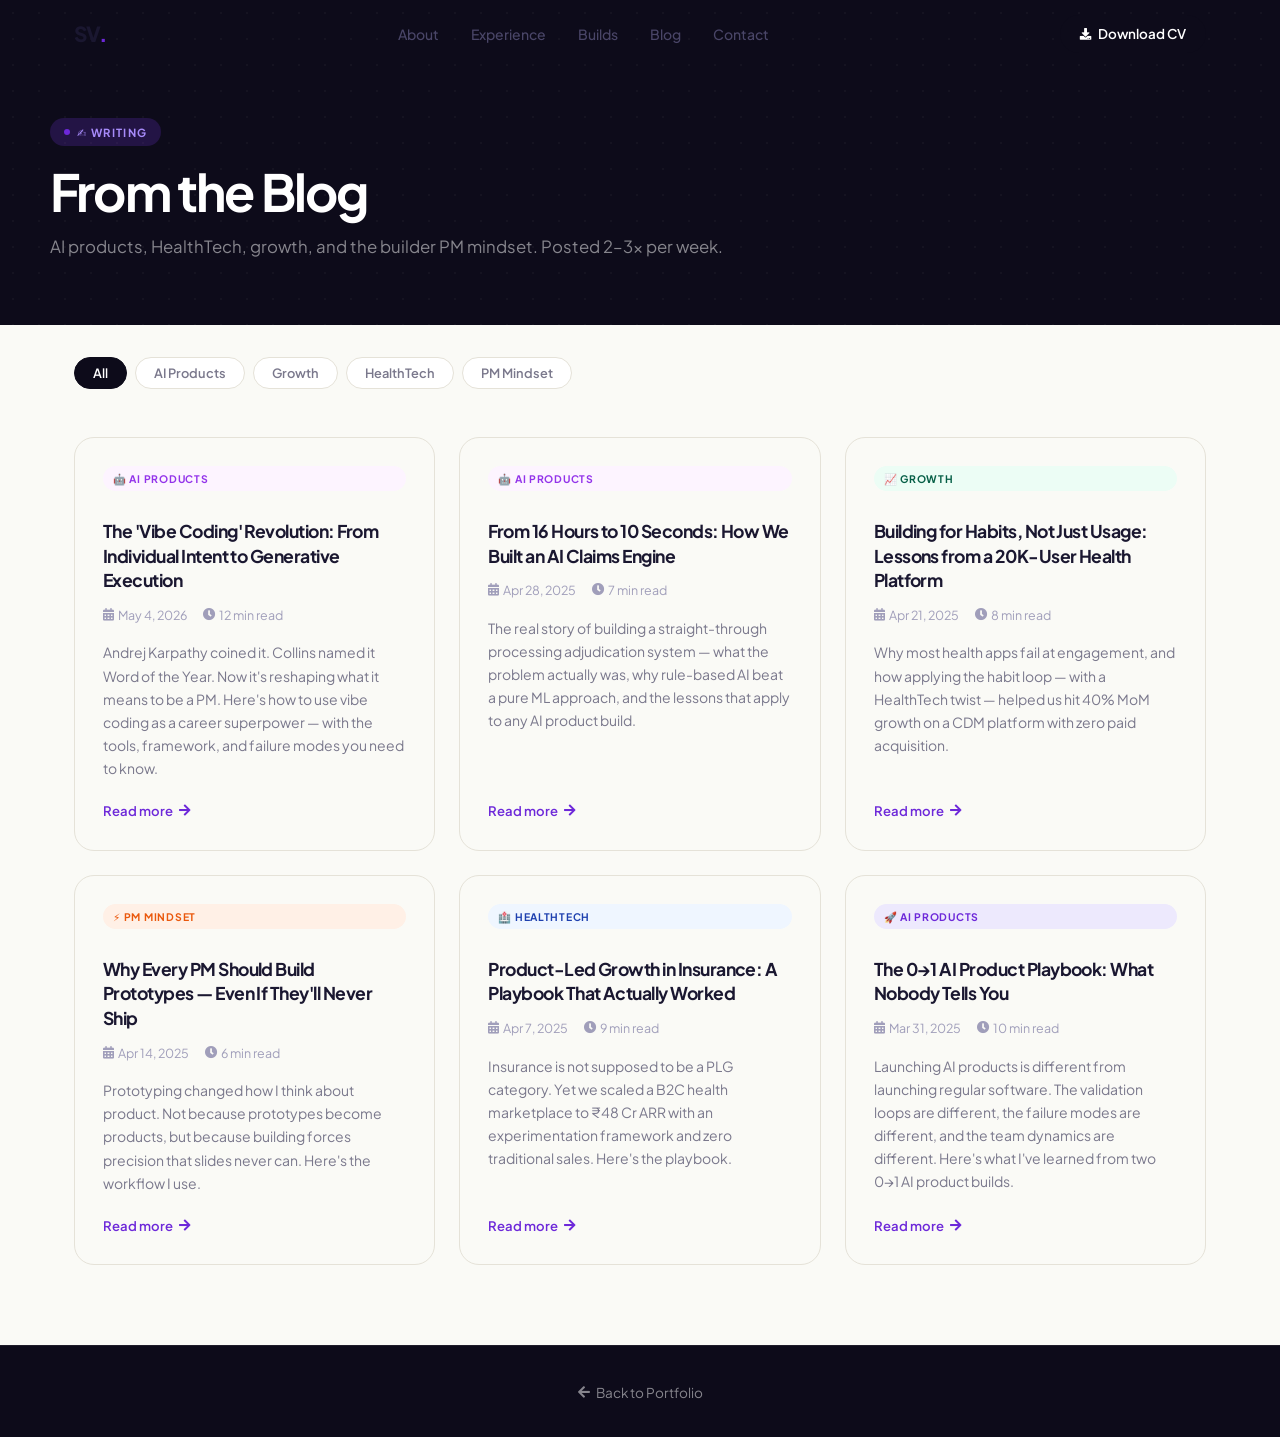
==== commit 64ac8bdc: "New Blog - Vibe coding revolution" ====
--- a/blog.html
+++ b/blog.html
@@ -78,6 +78,17 @@
 <div class="listing-grid listing-grid-blog" style="padding-bottom:5rem">
 
   <div class="blog-listing-card animate" data-tags="ai">
+    <span class="blog-card-category cat-ai">🤖 AI Products</span>
+    <h3>The 'Vibe Coding' Revolution: From Individual Intent to Generative Execution</h3>
+    <div class="blog-listing-meta">
+      <span><i class="fas fa-calendar-alt"></i> May 4, 2026</span>
+      <span><i class="fas fa-clock"></i> 12 min read</span>
+    </div>
+    <p>Andrej Karpathy coined it. Collins named it Word of the Year. Now it's reshaping what it means to be a PM. Here's how to use vibe coding as a career superpower — with the tools, framework, and failure modes you need to know.</p>
+    <a href="blog/vibe-coding-revolution.html" class="read-link">Read more <i class="fas fa-arrow-right"></i></a>
+  </div>
+
+  <div class="blog-listing-card animate animate-delay-1" data-tags="ai">
     <span class="blog-card-category cat-ai">🤖 AI Products</span>
     <h3>From 16 Hours to 10 Seconds: How We Built an AI Claims Engine</h3>
     <div class="blog-listing-meta">
--- a/css/main.css
+++ b/css/main.css
@@ -617,7 +617,7 @@
   33% { border-radius: 45% 55% 40% 60% / 60% 40% 55% 45%; }
   66% { border-radius: 55% 45% 60% 40% / 40% 55% 45% 60%; }
 }
-.hero-photo-wrap img {
+.hero-photo-wrap > img {
   position: absolute;
   inset: 10px;
   width: calc(100% - 20px);
@@ -675,6 +675,25 @@
   33%     { transform: translate(-4px, -9px)      rotate(var(--rot, 0deg)); }
   66%     { transform: translate(3px, -5px)       rotate(var(--rot, 0deg)); }
 }
+/* Logo-only float cards */
+.hero-float-card-logo {
+  position: absolute;
+  background: #ffffff;
+  border-radius: var(--r-xl);
+  box-shadow: var(--sh-m);
+  width: 140px;
+  height: 56px;
+  display: flex;
+  align-items: center;
+  justify-content: center;
+}
+.hero-float-card-logo img {
+  display: block;
+  height: 30px;
+  width: auto;
+  max-width: 110px;
+}
+
 .hfc-val {
   font-family: var(--f-display);
   font-size: 1.35rem;
